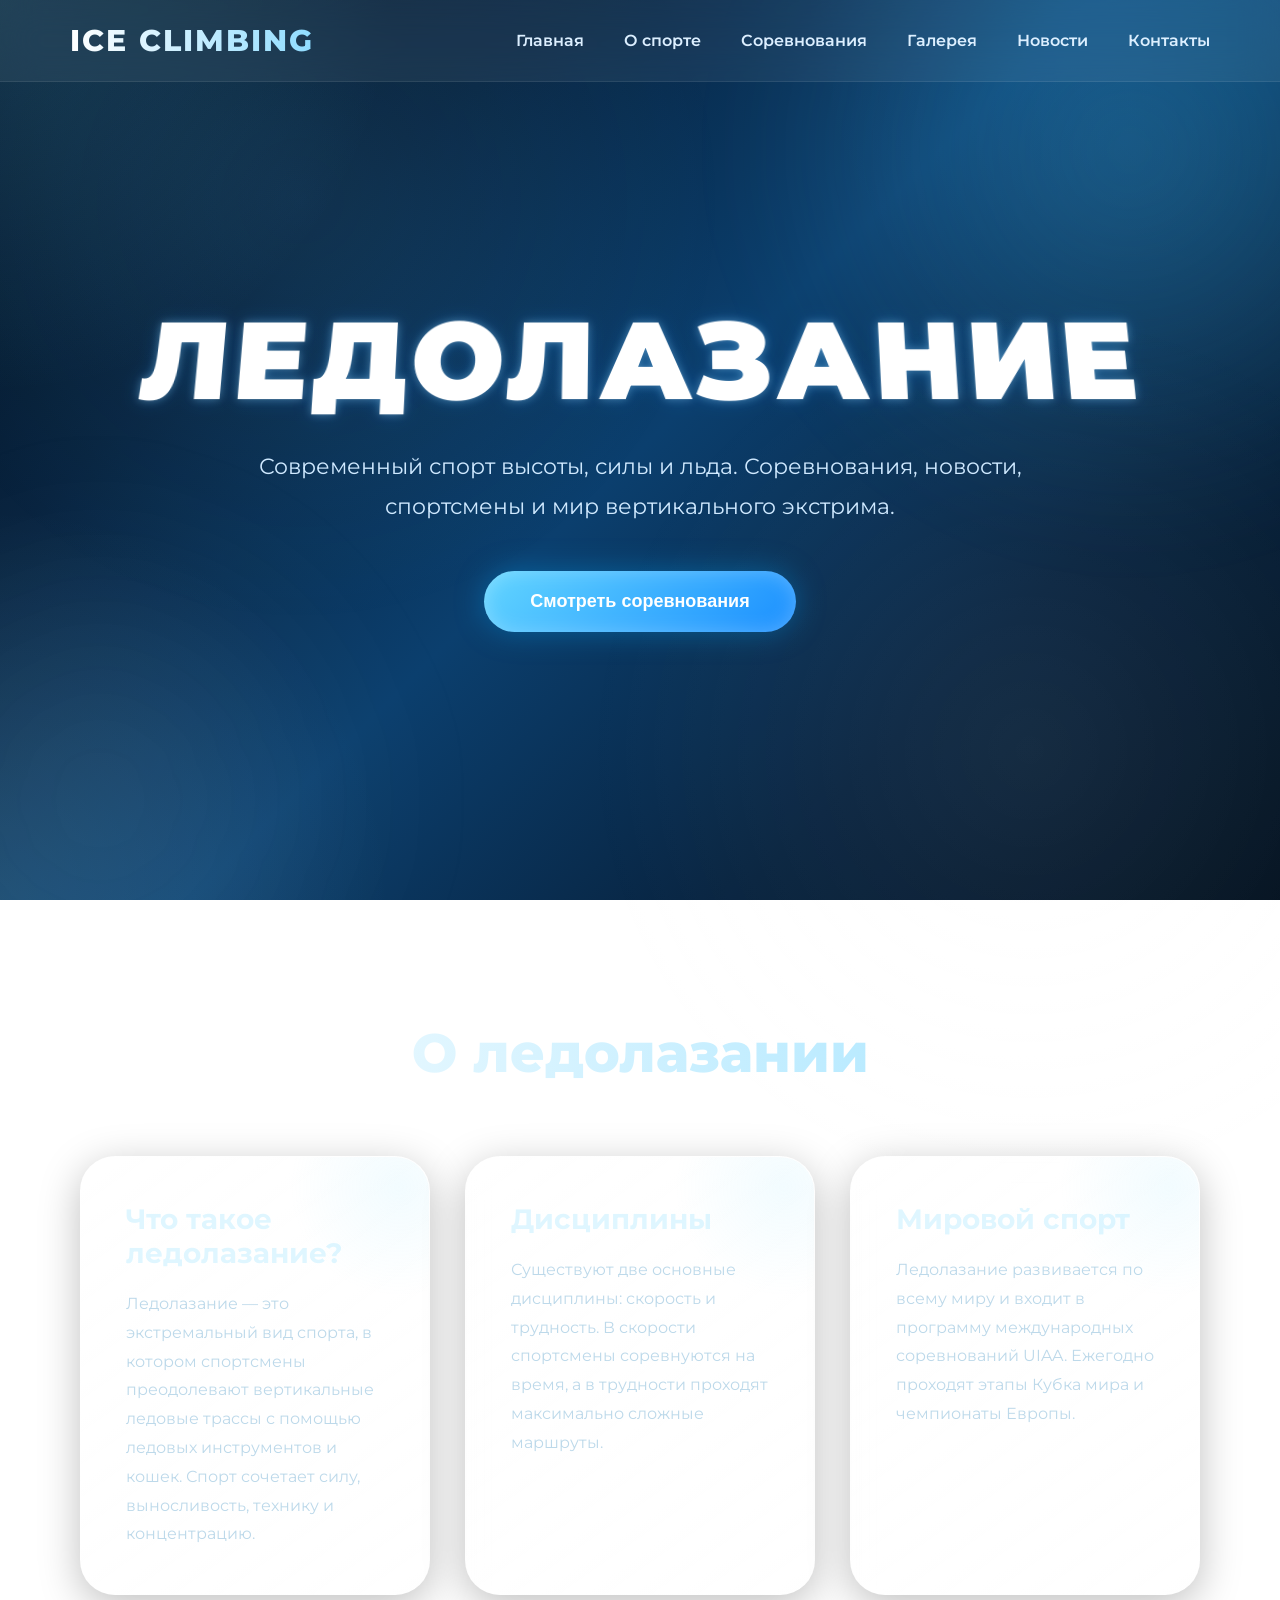
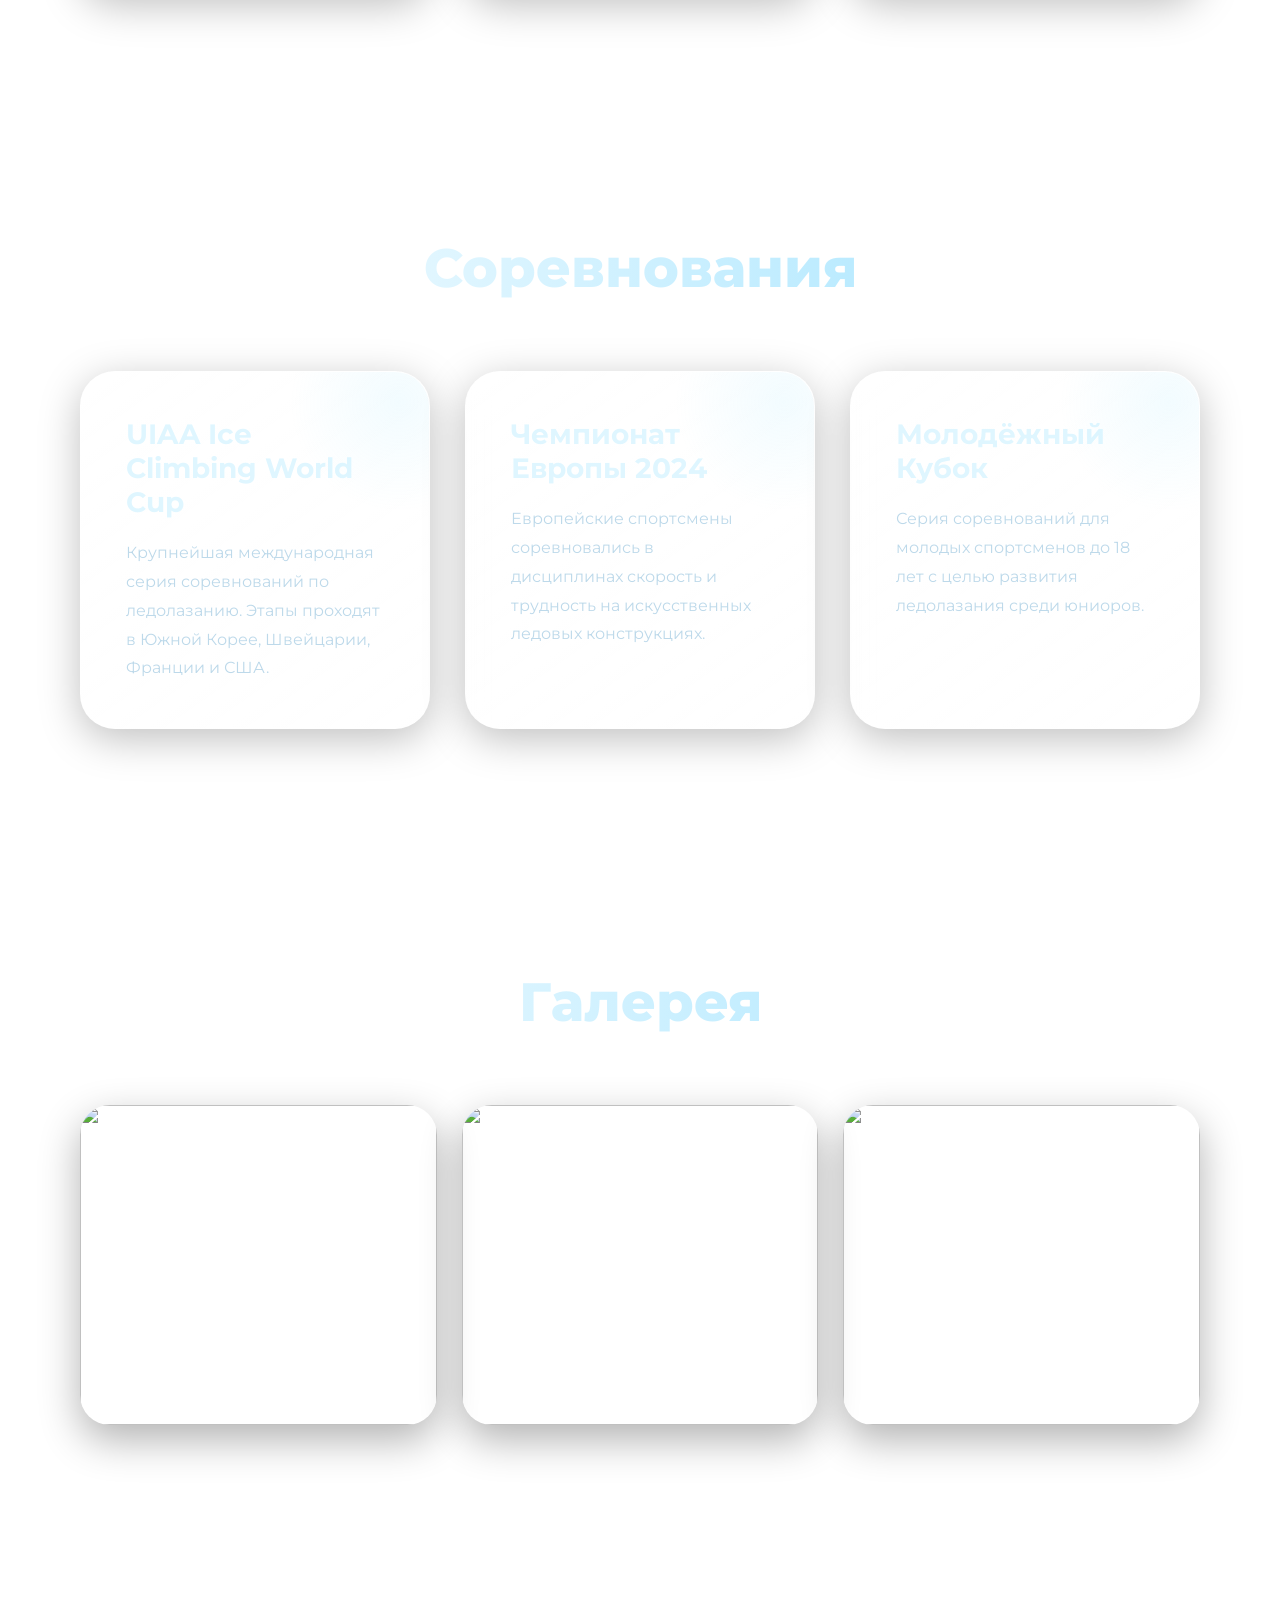
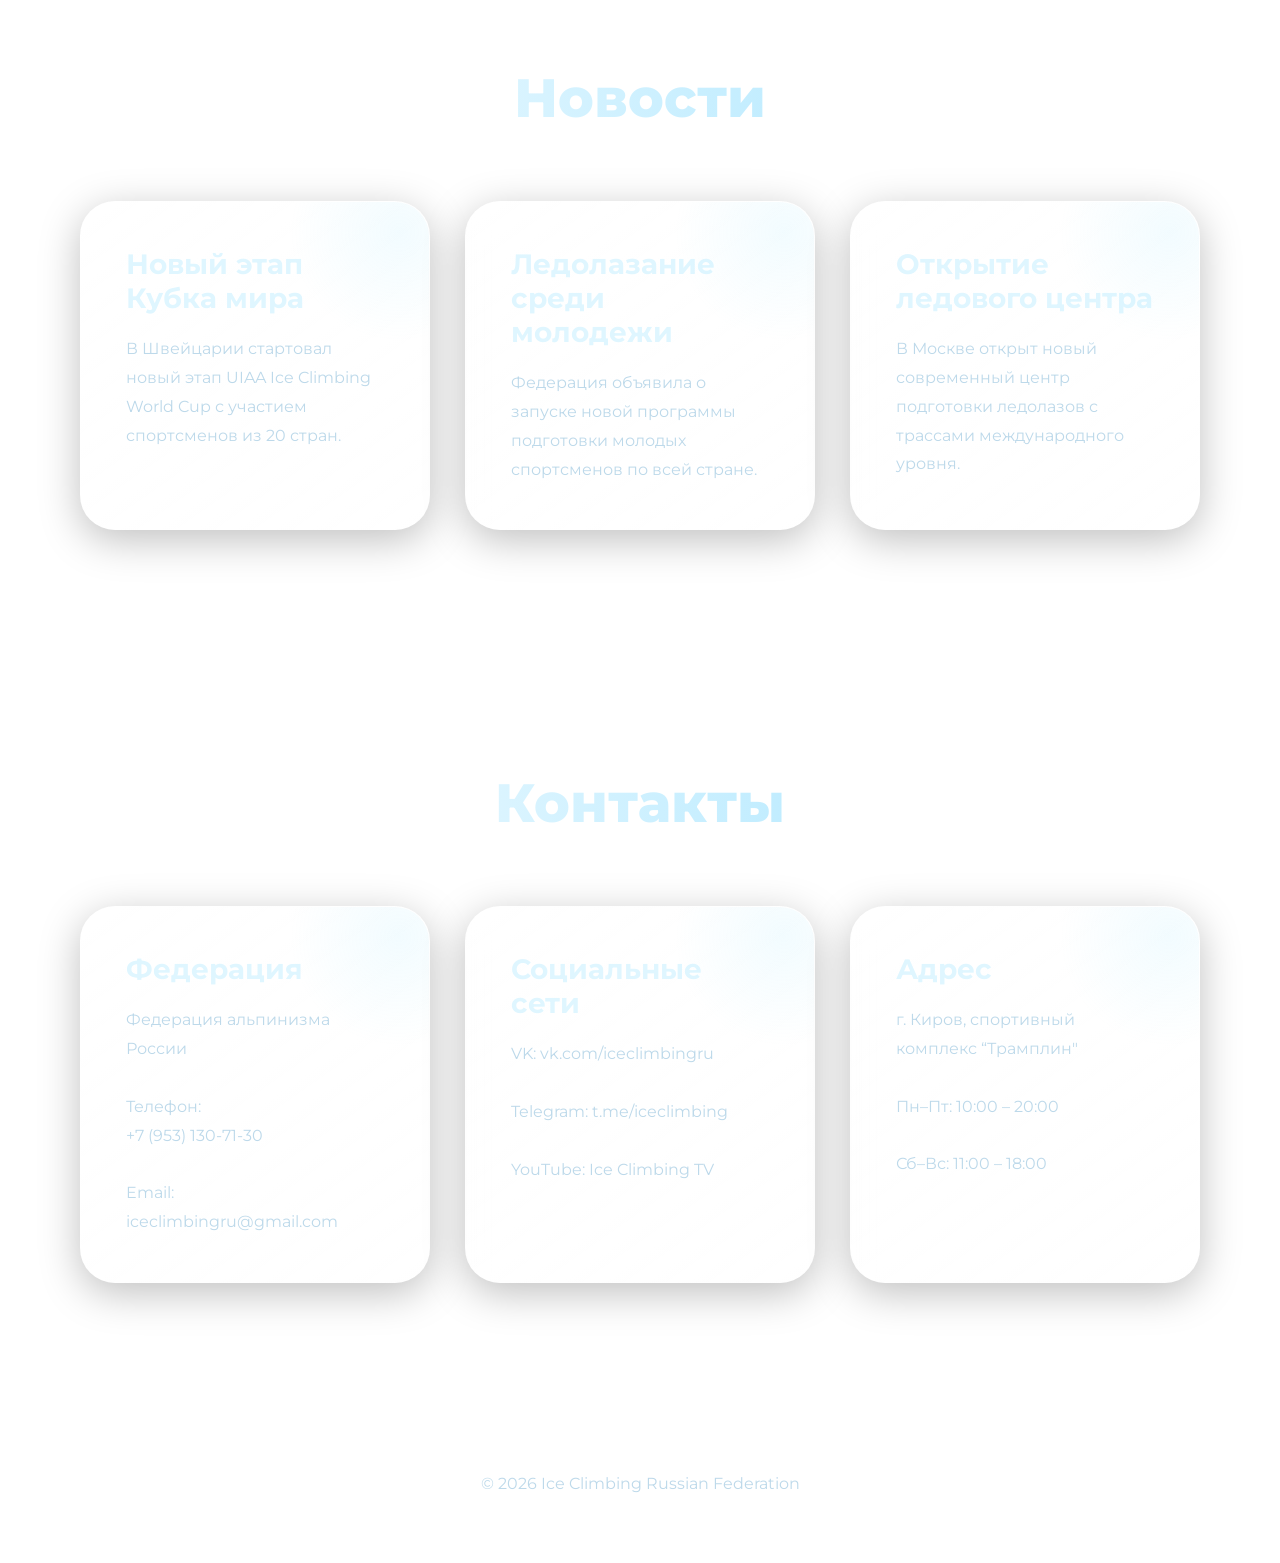
==== index.html @ 42008f2b "added hyperlink to YouTube(working)" ====
<!DOCTYPE html>
<html lang="ru">
<head>
<meta charset="UTF-8">
<meta name="viewport" content="width=device-width, initial-scale=1.0">

<title>Ледолазание</title>

<link rel="preconnect" href="https://fonts.googleapis.com">
<link href="https://fonts.googleapis.com/css2?family=Montserrat:wght@300;400;500;600;700;800&display=swap" rel="stylesheet">

<style>

*{
    margin:0;
    padding:0;
    box-sizing:border-box;
}

html{
    scroll-behavior:smooth;
}

body{
    font-family:'Montserrat',sans-serif;
    color:white;
    overflow-x:hidden;
    background:
    radial-gradient(circle at top left,#58c6ff33,transparent 25%),
    radial-gradient(circle at top right,#00a2ff22,transparent 30%),
    radial-gradient(circle at bottom left,#80dfff22,transparent 25%),
    linear-gradient(
        135deg,
        #03111f 0%,
        #08233f 25%,
        #0b3f6e 50%,
        #08233f 75%,
        #03111f 100%
    );

    background-attachment:fixed;
}

/* ===== GLOBAL LIGHT EFFECT ===== */

body::before{
    content:'';
    position:fixed;
    width:1200px;
    height:1200px;
    background:radial-gradient(circle,#69d2ff18,transparent 50%);
    top:-400px;
    left:-300px;
    z-index:-1;
}

body::after{
    content:'';
    position:fixed;
    width:900px;
    height:900px;
    background:radial-gradient(circle,#ffffff10,transparent 70%);
    bottom:-300px;
    right:-200px;
    z-index:-1;
}

/* ===== HEADER ===== */

header{
    position:fixed;
    top:0;
    left:0;
    width:100%;
    padding:22px 70px;
    display:flex;
    justify-content:space-between;
    align-items:center;

    background:rgba(255,255,255,0.06);

    backdrop-filter:blur(18px);

    border-bottom:1px solid rgba(255,255,255,0.08);

    z-index:1000;
}

.logo{
    font-size:30px;
    font-weight:800;
    letter-spacing:2px;

    background:linear-gradient(to right,#ffffff,#8fdcff);
    -webkit-background-clip:text;
    -webkit-text-fill-color:transparent;
}

nav{
    display:flex;
    gap:40px;
}

nav a{
    text-decoration:none;
    color:#dcefff;
    font-weight:600;
    position:relative;
    transition:0.3s;
}

nav a::after{
    content:'';
    position:absolute;
    left:0;
    bottom:-8px;
    width:0%;
    height:2px;

    background:#66d9ff;
    transition:0.3s;
}

nav a:hover{
    color:white;
}

nav a:hover::after{
    width:100%;
}

/* ===== HERO ===== */

.hero{
    min-height:100vh;

    display:flex;
    align-items:center;
    justify-content:center;

    text-align:center;

    padding:140px 20px 100px;

    position:relative;
    overflow:hidden;
}

/* ICE LIGHTS */

.hero::before{
    content:'';
    position:absolute;

    width:800px;
    height:800px;

    background:
    radial-gradient(circle,#5fd2ff33,transparent 70%);

    top:-250px;
    right:-250px;

    filter:blur(40px);
}

.hero::after{
    content:'';
    position:absolute;

    width:700px;
    height:700px;

    background:
    radial-gradient(circle,#ffffff10,transparent 70%);

    bottom:-250px;
    left:-250px;

    filter:blur(50px);
}

.hero-content{
    position:relative;
    z-index:2;
    max-width:1100px;
}

.hero h1{

    font-size:110px;
    line-height:0.95;
    margin-bottom:35px;

    font-weight:900;

    letter-spacing:4px;

    color:white;

    text-shadow:
    0 0 8px rgba(180,230,255,0.35),
    0 0 18px rgba(0,140,255,0.25);

}

/* 3D ICE TEXT */

.hero h1 span{
    display:block;

    transform:
    perspective(500px)
    rotateX(6deg);

}

.hero p{
    font-size:22px;
    line-height:1.8;

    color:  #cfe9ff;

    max-width:850px;
    margin:auto auto 45px;
}

.hero button{

    padding:20px 46px;

    border:none;
    border-radius:60px;

    font-size:18px;
    font-weight:700;

    color:white;

    cursor:pointer;

    background:
    linear-gradient(
        135deg,
        #62d5ff,
        #1b8fff
    );

    box-shadow:
    0 0 30px rgba(0,170,255,0.35),
    inset 0 0 20px rgba(255,255,255,0.25);

    transition:0.4s;
}

.hero button:hover{

    transform:
    translateY(-5px)
    scale(1.03);

    box-shadow:
    0 0 45px rgba(0,180,255,0.55),
    inset 0 0 25px rgba(255,255,255,0.3);
}

/* ===== SECTION ===== */

section{
    padding:120px 80px;
    position:relative;
}

.section-title{

    text-align:center;

    font-size:54px;
    margin-bottom:70px;

    font-weight:800;

    background:
    linear-gradient(to right,#ffffff,#9de2ff);

    -webkit-background-clip:text;
    -webkit-text-fill-color:transparent;
}

/* ===== CARDS ===== */

.cards{

    display:grid;

    grid-template-columns:
    repeat(auto-fit,minmax(300px,1fr));

    gap:35px;
}

.card{

    position:relative;

    padding:45px;

    border-radius:35px;

    background:
    linear-gradient(
        145deg,
        rgba(255,255,255,0.12),
        rgba(255,255,255,0.04)
    );

    backdrop-filter:blur(20px);

    border:
    1px solid rgba(255,255,255,0.12);

    overflow:hidden;

    transition:0.45s;

    box-shadow:
    0 10px 40px rgba(0,0,0,0.25);
}

/* ICE REFLECTION */

.card::before{
    content:'';

    position:absolute;

    width:220px;
    height:220px;

    background:
    radial-gradient(circle,#9fe7ff22,transparent 70%);

    top:-80px;
    right:-80px;
}

.card:hover{

    transform:
    translateY(-12px)
    rotateX(4deg);

    box-shadow:
    0 25px 50px rgba(0,0,0,0.35),
    0 0 35px rgba(80,200,255,0.18);
}

.card h3{

    font-size:28px;
    margin-bottom:20px;

    color:#dff6ff;
}

.card p{

    color:#bdd9ea;

    line-height:1.8;
}

/* ===== GALLERY ===== */

.gallery{

    display:grid;

    grid-template-columns:
    repeat(auto-fit,minmax(320px,1fr));

    gap:25px;
}

.gallery img{

    width:100%;
    height:320px;

    object-fit:cover;

    border-radius:30px;

    transition:0.5s;

    box-shadow:
    0 15px 40px rgba(0,0,0,0.3);
}

.gallery img:hover{

    transform:
    scale(1.03)
    rotate(-1deg);

    box-shadow:
    0 20px 60px rgba(0,140,255,0.35);
}

/* ===== FOOTER ===== */

footer{

    padding:70px 20px;

    text-align:center;

    color:#bdd9ea;

    border-top:
    1px solid rgba(255,255,255,0.08);

    background:
    rgba(255,255,255,0.03);

    backdrop-filter:blur(20px);
}

/* ===== MOBILE ===== */

@media(max-width:900px){

    header{
        padding:20px;
        flex-direction:column;
        gap:20px;
    }

    nav{
        flex-wrap:wrap;
        justify-content:center;
        gap:20px;
    }

    .hero h1{
        font-size:62px;
    }

    .section-title{
        font-size:42px;
    }

    section{
        padding:90px 25px;
    }

}

</style>
</head>
<body>

<header>

<div class="logo">
ICE CLIMBING
</div>

<nav>
<a href="#home">Главная</a>
<a href="#about">О спорте</a>
<a href="#events">Соревнования</a>
<a href="#gallery">Галерея</a>
<a href="#news">Новости</a>
<a href="#contacts">Контакты</a>
</nav>

</header>

<section class="hero" id="home">

<div class="hero-content">

<h1>
<span>ЛЕДОЛАЗАНИЕ</span>
</h1>

<p>
Современный спорт высоты, силы и льда.  
Соревнования, новости, спортсмены и мир вертикального экстрима.
</p>

<a href="https://www.youtube.com/@IceClimbingRu" target="_blank">
    <button>
        Смотреть соревнования
    </button>
</a>

</div>

</section>

<section class="reveal" id="about">

<h2 class="section-title">
О ледолазании
</h2>

<div class="cards">

<div class="card">
<h3>Что такое ледолазание?</h3>
<p>
Ледолазание — это экстремальный вид спорта, в котором спортсмены преодолевают вертикальные ледовые трассы с помощью ледовых инструментов и кошек. Спорт сочетает силу, выносливость, технику и концентрацию.
</p>
</div>

<div class="card">
<h3>Дисциплины</h3>
<p>
Существуют две основные дисциплины: скорость и трудность. В скорости спортсмены соревнуются на время, а в трудности проходят максимально сложные маршруты.
</p>
</div>

<div class="card">
<h3>Мировой спорт</h3>
<p>
Ледолазание развивается по всему миру и входит в программу международных соревнований UIAA. Ежегодно проходят этапы Кубка мира и чемпионаты Европы.
</p>
</div>

</div>

</section>

<section class="reveal" id="events">

<h2 class="section-title">
Соревнования
</h2>

<div class="cards">

<div class="card">
<h3>UIAA Ice Climbing World Cup</h3>
<p>
Крупнейшая международная серия соревнований по ледолазанию. Этапы проходят в Южной Корее, Швейцарии, Франции и США.
</p>
</div>

<div class="card">
<h3>Чемпионат Европы 2024</h3>
<p>
Европейские спортсмены соревновались в дисциплинах скорость и трудность на искусственных ледовых конструкциях.
</p>
</div>

<div class="card">
<h3>Молодёжный Кубок</h3>
<p>
Серия соревнований для молодых спортсменов до 18 лет с целью развития ледолазания среди юниоров.
</p>
</div>

</div>

</section>

<section class="reveal" id="gallery">

<h2 class="section-title">
Галерея
</h2>

<div class="gallery">

<img src="https://images.unsplash.com/photo-1517841905240-472988babdf9?q=80&w=1200&auto=format&fit=crop">

<img src="https://images.unsplash.com/photo-1522163182402-834f871fd851?q=80&w=1200&auto=format&fit=crop">

<img src="https://images.unsplash.com/photo-1516239324214-58c0d3dc9c3d?q=80&w=1200&auto=format&fit=crop">

</div>

</section>

<section class="reveal" id="news">

<h2 class="section-title">
Новости
</h2>

<div class="cards">

<div class="card">
<h3>Новый этап Кубка мира</h3>
<p>
В Швейцарии стартовал новый этап UIAA Ice Climbing World Cup с участием спортсменов из 20 стран.
</p>
</div>

<div class="card">
<h3>Ледолазание среди молодежи</h3>
<p>
Федерация объявила о запуске новой программы подготовки молодых спортсменов по всей стране.
</p>
</div>

<div class="card">
<h3>Открытие ледового центра</h3>
<p>
В Москве открыт новый современный центр подготовки ледолазов с трассами международного уровня.
</p>
</div>

</div>

</section>

<section class="reveal" id="contacts">

<h2 class="section-title">
Контакты
</h2>

<div class="cards">

<div class="card">
<h3>Федерация</h3>
<p>
Федерация альпинизма России<br><br>

Телефон:<br>
+7 (953) 130-71-30<br><br>

Email:<br>
iceclimbingru@gmail.com
</p>
</div>

<div class="card">
<h3>Социальные сети</h3>
<p>
VK: vk.com/iceclimbingru<br><br>

Telegram: t.me/iceclimbing<br><br>

YouTube: Ice Climbing TV
</p>
</div>

<div class="card">
<h3>Адрес</h3>
<p>
г. Киров, спортивный комплекс “Трамплин"<br><br>

Пн–Пт: 10:00 – 20:00<br><br>

Сб–Вс: 11:00 – 18:00
</p>
</div>

</div>

</section>

<footer>

<p>
© 2026 Ice Climbing Russian Federation
</p>

</footer>

</body>
</html>
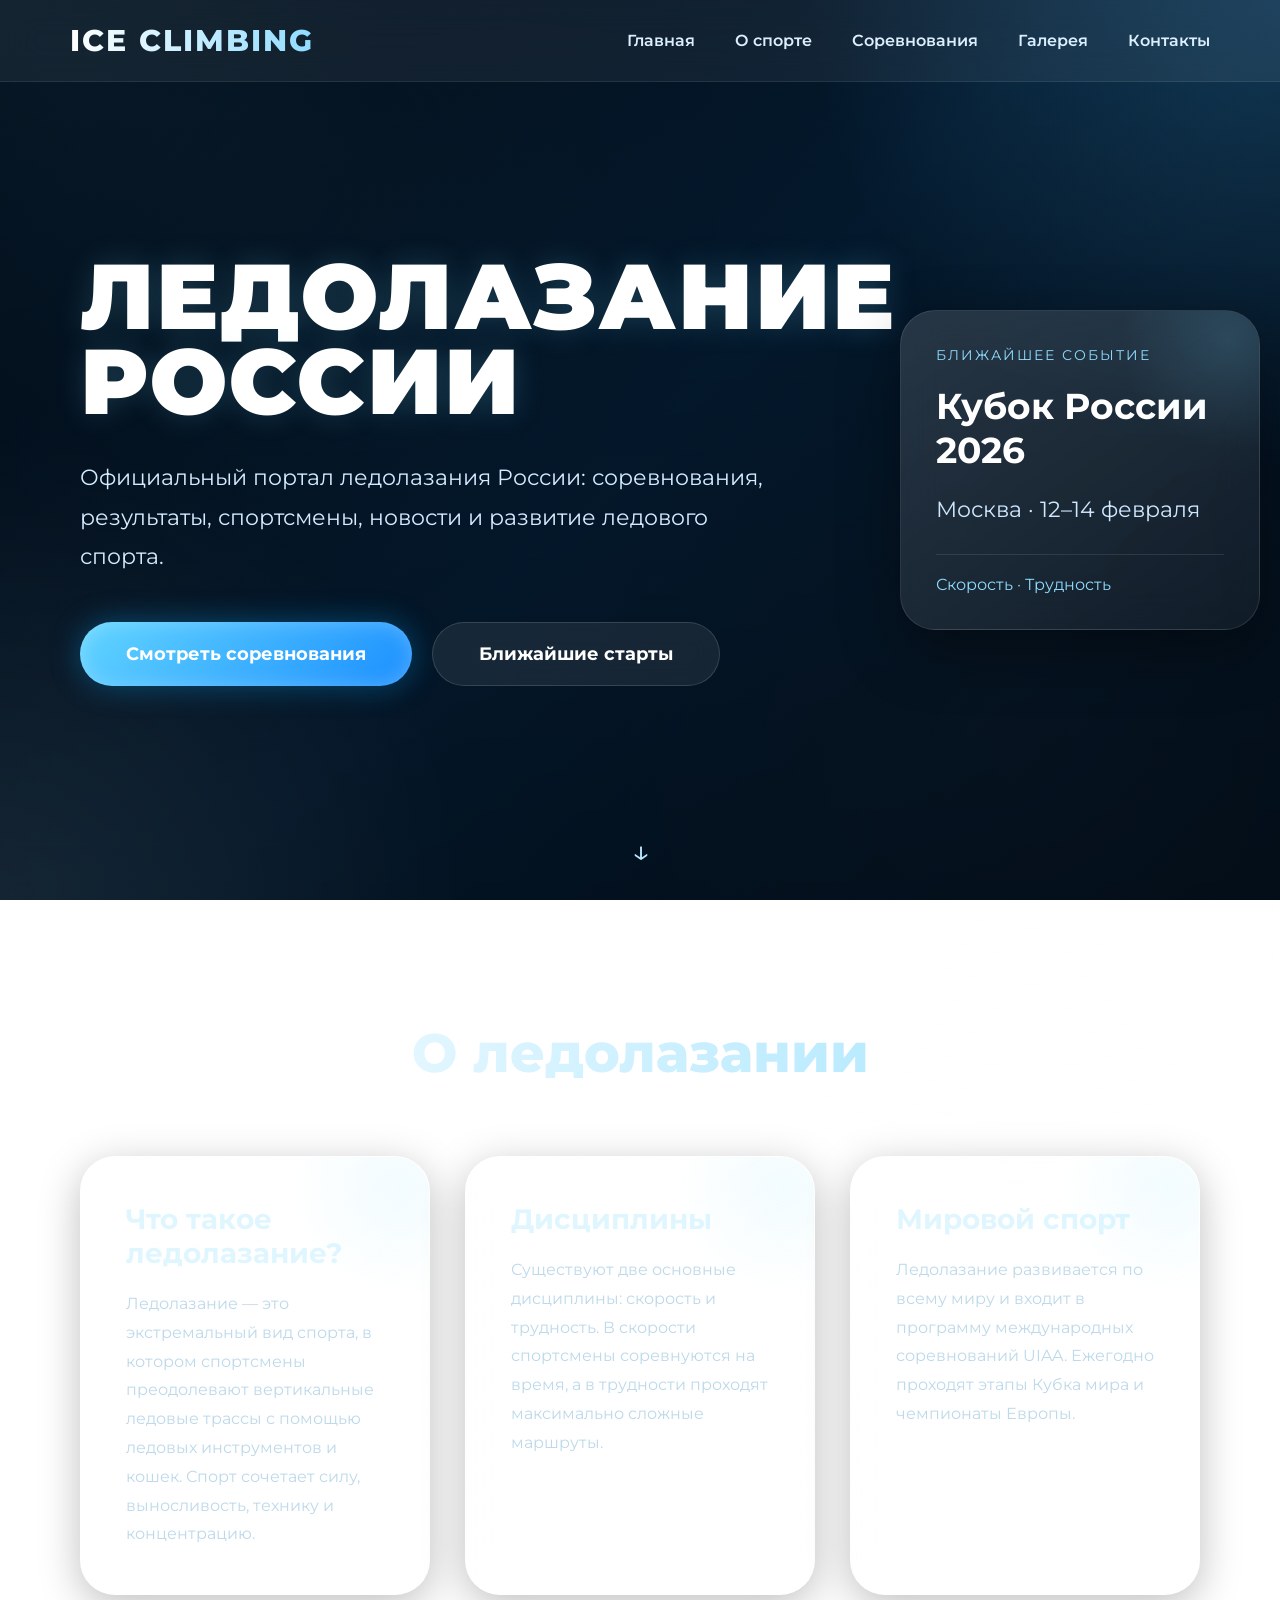
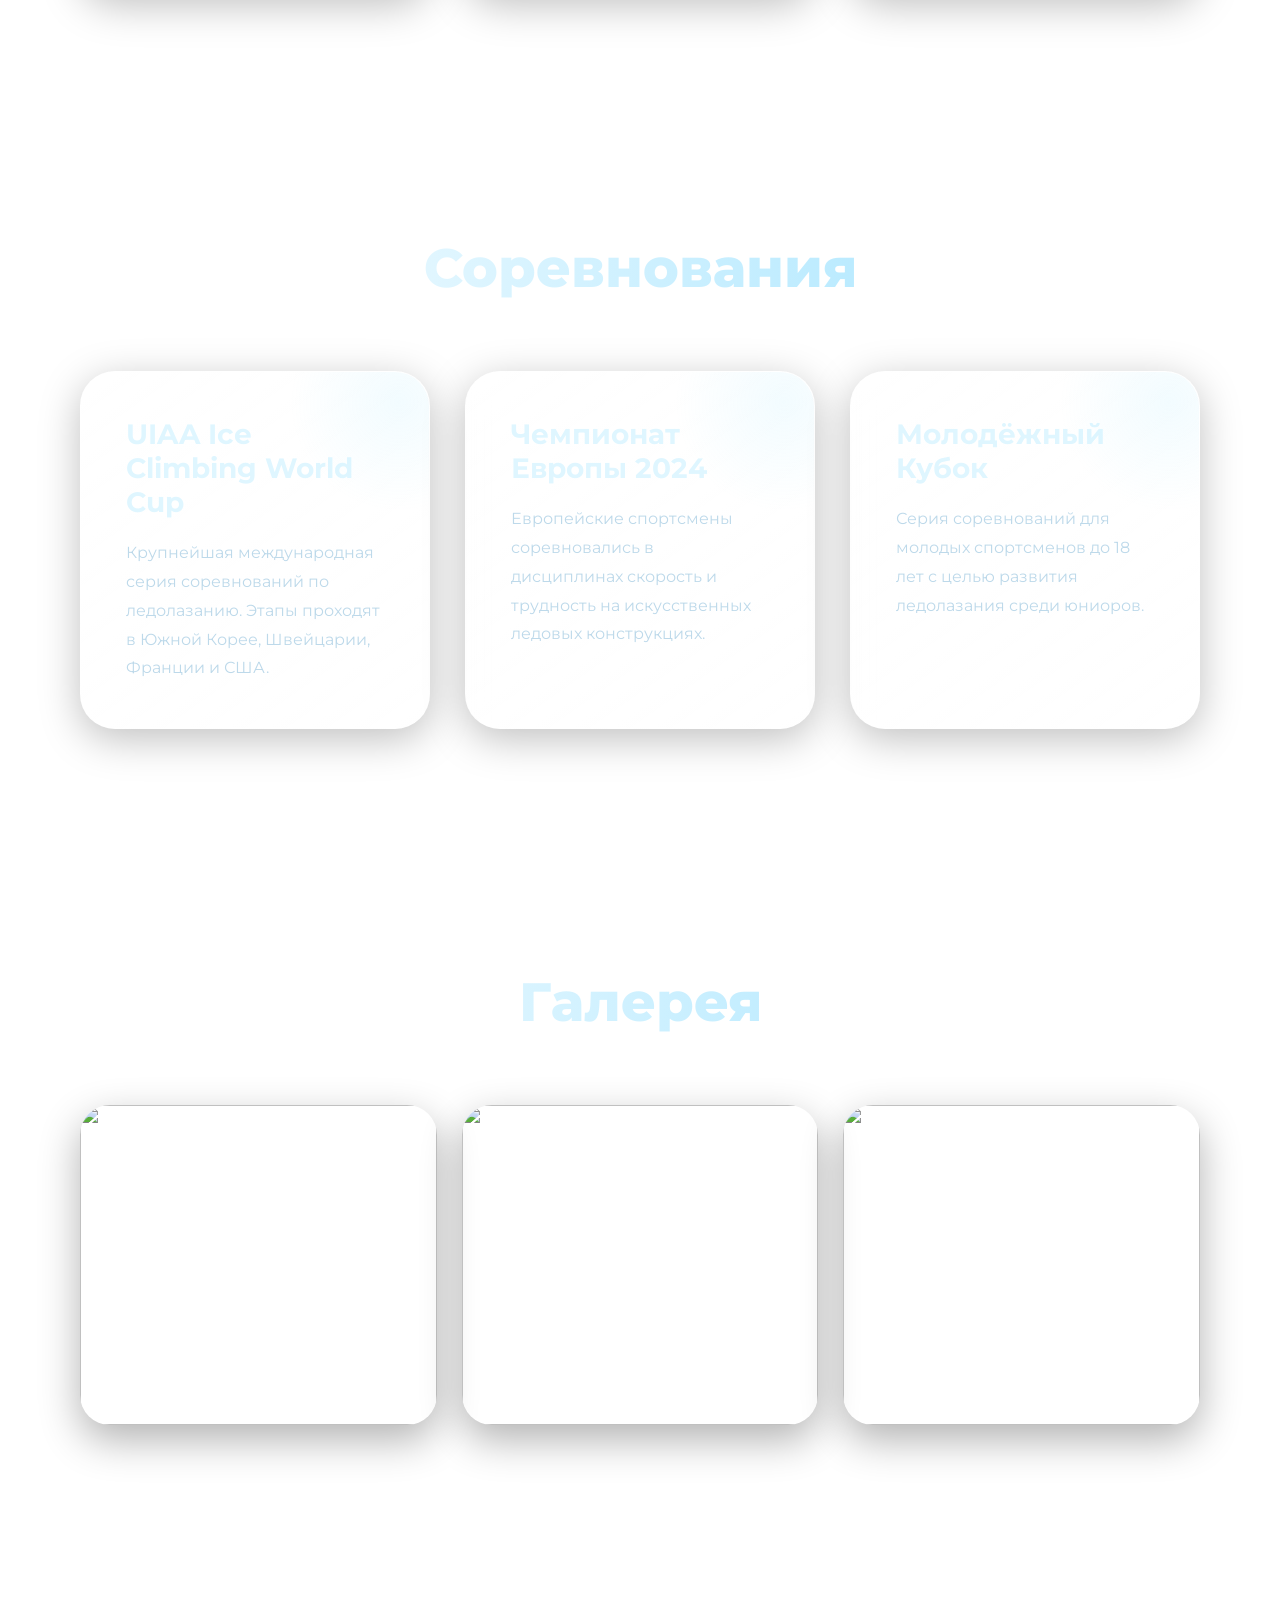
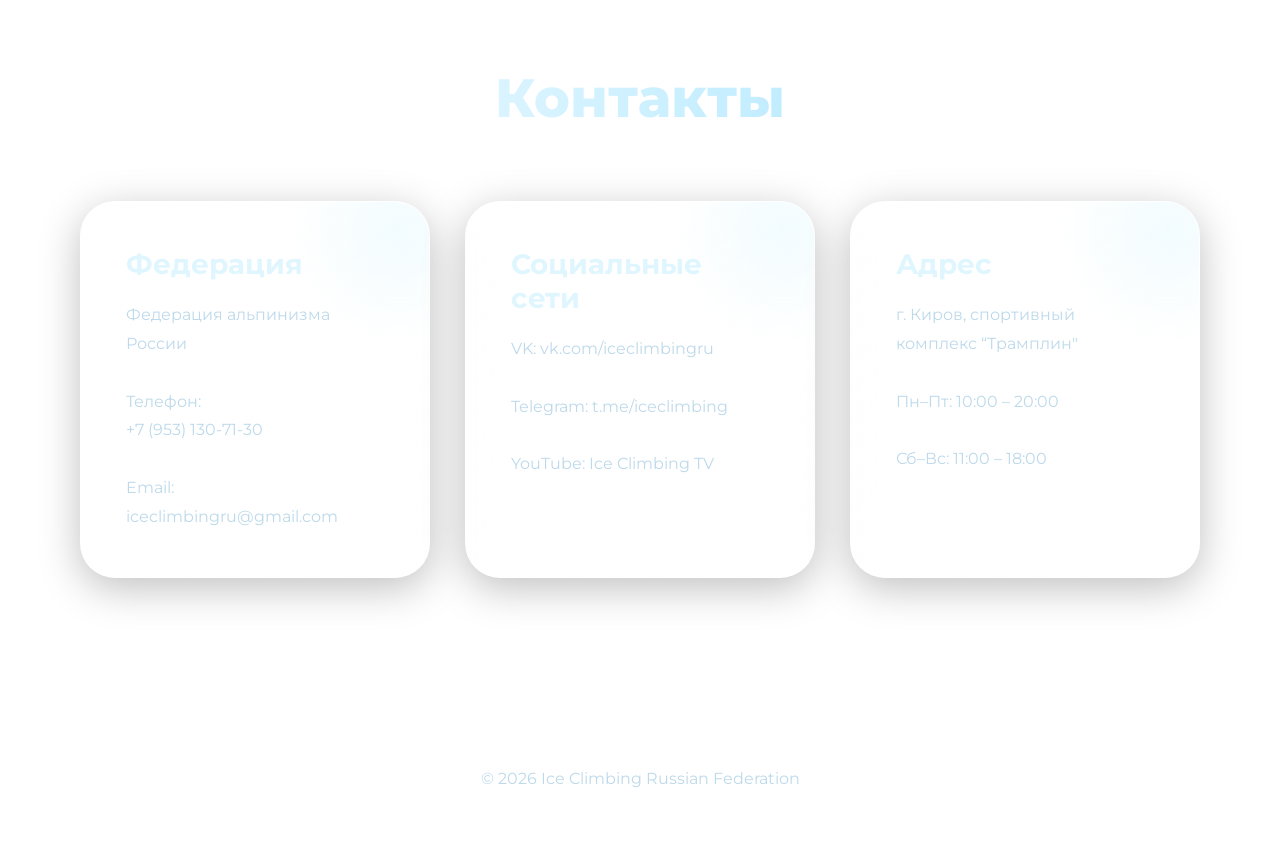
==== commit 93bf9113: "updated hero" ====
--- a/index.html
+++ b/index.html
@@ -131,113 +131,145 @@
 
 /* ===== HERO ===== */
 
+/* ===== MEGA HERO ===== */
+
 .hero{
+
+    position:relative;
+
     min-height:100vh;
 
     display:flex;
     align-items:center;
     justify-content:center;
 
-    text-align:center;
-
-    padding:140px 20px 100px;
-
-    position:relative;
+    padding:
+    140px 80px 100px;
+
     overflow:hidden;
-}
-
-/* ICE LIGHTS */
-
-.hero::before{
-    content:'';
+
+    background:
+
+    linear-gradient(
+        rgba(2,12,22,0.72),
+        rgba(2,12,22,0.82)
+    ),
+
+    url('https://images.unsplash.com/photo-1522163182402-834f871fd851?q=80&w=1800&auto=format&fit=crop');
+
+    background-size:cover;
+    background-position:center;
+}
+
+/* OVERLAY */
+
+.hero-overlay{
+
     position:absolute;
-
-    width:800px;
-    height:800px;
-
-    background:
-    radial-gradient(circle,#5fd2ff33,transparent 70%);
-
-    top:-250px;
-    right:-250px;
-
-    filter:blur(40px);
-}
-
-.hero::after{
-    content:'';
-    position:absolute;
-
-    width:700px;
-    height:700px;
-
-    background:
-    radial-gradient(circle,#ffffff10,transparent 70%);
-
-    bottom:-250px;
-    left:-250px;
-
-    filter:blur(50px);
-}
+    inset:0;
+
+    background:
+
+    radial-gradient(
+        circle at top right,
+        rgba(80,190,255,0.18),
+        transparent 30%
+    ),
+
+    radial-gradient(
+        circle at bottom left,
+        rgba(255,255,255,0.06),
+        transparent 30%
+    );
+}
+
+/* CONTENT */
 
 .hero-content{
+
     position:relative;
     z-index:2;
-    max-width:1100px;
+
+    width:100%;
+    max-width:1400px;
+
+    display:grid;
+
+    grid-template-columns:
+    1.2fr 0.8fr;
+
+    align-items:center;
+
+    gap:60px;
+}
+
+/* LEFT SIDE */
+
+.hero-left{
+
+    max-width:760px;
 }
 
 .hero h1{
 
-    font-size:110px;
-    line-height:0.95;
+    font-size:92px;
+    line-height:0.92;
+
+    font-weight:900;
+
     margin-bottom:35px;
 
-    font-weight:900;
-
-    letter-spacing:4px;
+    letter-spacing:2px;
 
     color:white;
 
     text-shadow:
-    0 0 8px rgba(180,230,255,0.35),
-    0 0 18px rgba(0,140,255,0.25);
-
-}
-
-/* 3D ICE TEXT */
-
-.hero h1 span{
-    display:block;
-
-    transform:
-    perspective(500px)
-    rotateX(6deg);
-
+    0 0 30px rgba(120,220,255,0.18);
 }
 
 .hero p{
+
     font-size:22px;
     line-height:1.8;
 
-    color:  #cfe9ff;
-
-    max-width:850px;
-    margin:auto auto 45px;
-}
-
-.hero button{
+    color:#d5ebff;
+
+    margin-bottom:45px;
+
+    max-width:700px;
+}
+
+/* BUTTONS */
+
+.hero-buttons{
+
+    display:flex;
+    gap:20px;
+    flex-wrap:wrap;
+}
+
+.hero-buttons a{
 
     padding:20px 46px;
 
-    border:none;
     border-radius:60px;
 
     font-size:18px;
     font-weight:700;
 
     color:white;
-
-    cursor:pointer;
+    text-decoration:none;
+
+    transition:0.4s;
+
+    display:inline-flex;
+    align-items:center;
+    justify-content:center;
+}
+
+/* MAIN BUTTON */
+
+.hero-buttons a:first-child{
 
     background:
     linear-gradient(
@@ -249,11 +281,9 @@
     box-shadow:
     0 0 30px rgba(0,170,255,0.35),
     inset 0 0 20px rgba(255,255,255,0.25);
-
-    transition:0.4s;
-}
-
-.hero button:hover{
+}
+
+.hero-buttons a:first-child:hover{
 
     transform:
     translateY(-5px)
@@ -262,6 +292,153 @@
     box-shadow:
     0 0 45px rgba(0,180,255,0.55),
     inset 0 0 25px rgba(255,255,255,0.3);
+}
+
+/* SECOND BUTTON */
+
+.hero-buttons a:last-child{
+
+    background:
+    rgba(255,255,255,0.08);
+
+    border:
+    1px solid rgba(255,255,255,0.14);
+
+    backdrop-filter:blur(12px);
+}
+
+.hero-buttons a:last-child:hover{
+
+    background:
+    rgba(255,255,255,0.14);
+
+    transform:
+    translateY(-5px);
+}
+
+/* HERO CARD */
+
+.hero-card{
+
+    width:360px;
+
+    padding:35px;
+
+    border-radius:35px;
+
+    background:
+    linear-gradient(
+        145deg,
+        rgba(255,255,255,0.14),
+        rgba(255,255,255,0.05)
+    );
+
+    backdrop-filter:blur(22px);
+
+    border:
+    1px solid rgba(255,255,255,0.1);
+
+    box-shadow:
+    0 20px 60px rgba(0,0,0,0.35);
+
+    position:relative;
+
+    overflow:hidden;
+}
+
+.hero-card::before{
+
+    content:'';
+
+    position:absolute;
+
+    width:220px;
+    height:220px;
+
+    background:
+    radial-gradient(circle,#7fdcff22,transparent 70%);
+
+    top:-80px;
+    right:-80px;
+}
+
+.hero-card-label{
+
+    color:#8fdcff;
+
+    font-size:14px;
+    text-transform:uppercase;
+
+    letter-spacing:2px;
+
+    margin-bottom:20px;
+}
+
+.hero-card h3{
+
+    font-size:36px;
+
+    margin-bottom:18px;
+
+    color:white;
+}
+
+.hero-card p{
+
+    margin-bottom:25px;
+
+    color:#cfe7ff;
+}
+
+.hero-card-line{
+
+    width:100%;
+    height:1px;
+
+    background:
+    rgba(255,255,255,0.1);
+
+    margin-bottom:20px;
+}
+
+.hero-card span{
+
+    color:#8fdcff;
+}
+
+/* SCROLL INDICATOR */
+
+.scroll-indicator{
+
+    position:absolute;
+
+    bottom:30px;
+    left:50%;
+
+    transform:translateX(-50%);
+
+    font-size:32px;
+
+    color:#b8e8ff;
+
+    animation:
+    floatArrow 2s infinite;
+}
+
+@keyframes floatArrow{
+
+    0%{
+        transform:translateX(-50%) translateY(0);
+    }
+
+    50%{
+        transform:translateX(-50%) translateY(10px);
+    }
+
+    100%{
+        transform:translateX(-50%) translateY(0);
+    }
+
 }
 
 /* ===== SECTION ===== */
@@ -471,7 +648,6 @@
 <a href="#about">О спорте</a>
 <a href="#events">Соревнования</a>
 <a href="#gallery">Галерея</a>
-<a href="#news">Новости</a>
 <a href="#contacts">Контакты</a>
 </nav>
 
@@ -479,23 +655,68 @@
 
 <section class="hero" id="home">
 
+<div class="hero-overlay"></div>
+
 <div class="hero-content">
 
-<h1>
-<span>ЛЕДОЛАЗАНИЕ</span>
-</h1>
-
-<p>
-Современный спорт высоты, силы и льда.  
-Соревнования, новости, спортсмены и мир вертикального экстрима.
-</p>
-
-<a href="https://www.youtube.com/@IceClimbingRu" target="_blank">
-    <button>
-        Смотреть соревнования
-    </button>
-</a>
-
+    <div class="hero-left">
+
+        <h1>
+            ЛЕДОЛАЗАНИЕ<br>
+            РОССИИ
+        </h1>
+
+        <p>
+            Официальный портал ледолазания России:
+            соревнования, результаты, спортсмены,
+            новости и развитие ледового спорта.
+        </p>
+
+        <div class="hero-buttons">
+
+            <a href="https://youtube.com"
+               target="_blank">
+
+               Смотреть соревнования
+
+            </a>
+
+            <a href="#events">
+
+               Ближайшие старты
+
+            </a>
+
+        </div>
+
+    </div>
+
+    <div class="hero-card">
+
+        <div class="hero-card-label">
+            Ближайшее событие
+        </div>
+
+        <h3>
+            Кубок России 2026
+        </h3>
+
+        <p>
+            Москва · 12–14 февраля
+        </p>
+
+        <div class="hero-card-line"></div>
+
+        <span>
+            Скорость · Трудность
+        </span>
+
+    </div>
+
+</div>
+
+<div class="scroll-indicator">
+    ↓
 </div>
 
 </section>
@@ -584,39 +805,6 @@
 
 </section>
 
-<section class="reveal" id="news">
-
-<h2 class="section-title">
-Новости
-</h2>
-
-<div class="cards">
-
-<div class="card">
-<h3>Новый этап Кубка мира</h3>
-<p>
-В Швейцарии стартовал новый этап UIAA Ice Climbing World Cup с участием спортсменов из 20 стран.
-</p>
-</div>
-
-<div class="card">
-<h3>Ледолазание среди молодежи</h3>
-<p>
-Федерация объявила о запуске новой программы подготовки молодых спортсменов по всей стране.
-</p>
-</div>
-
-<div class="card">
-<h3>Открытие ледового центра</h3>
-<p>
-В Москве открыт новый современный центр подготовки ледолазов с трассами международного уровня.
-</p>
-</div>
-
-</div>
-
-</section>
-
 <section class="reveal" id="contacts">
 
 <h2 class="section-title">
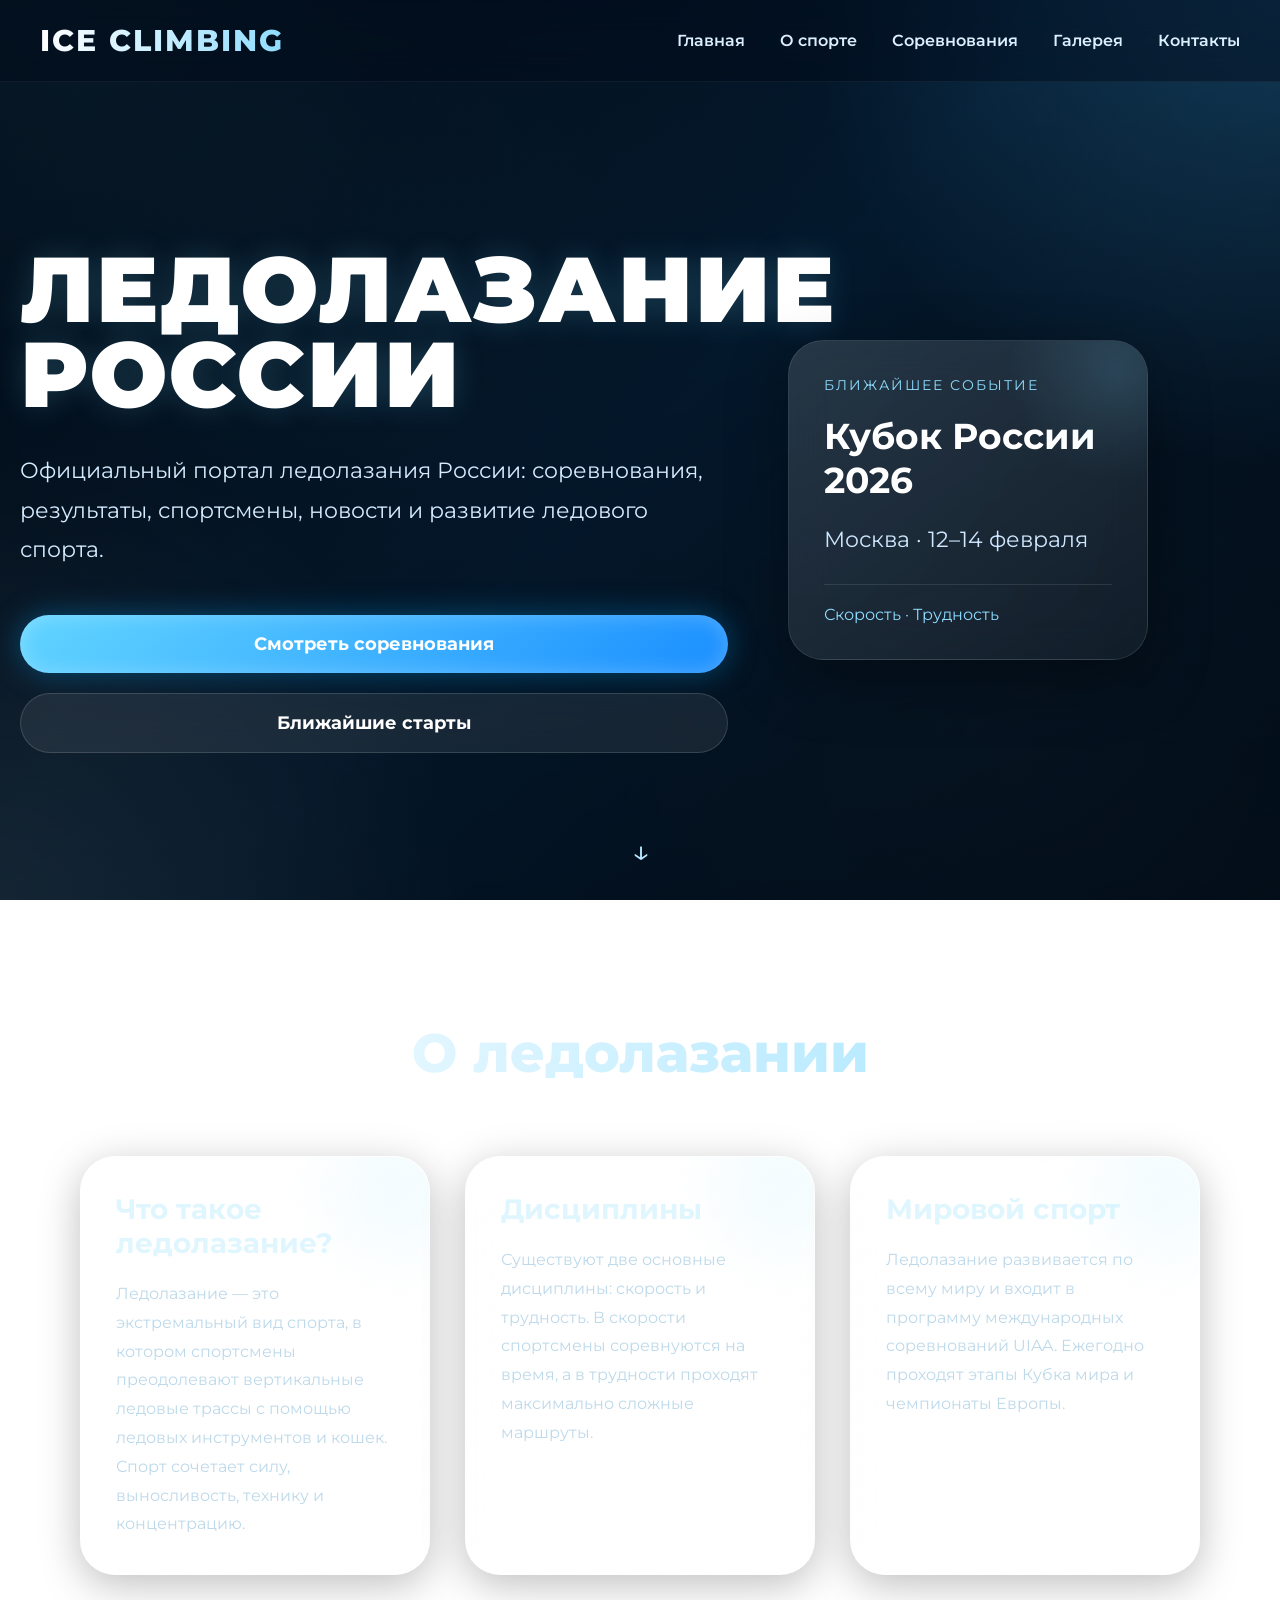
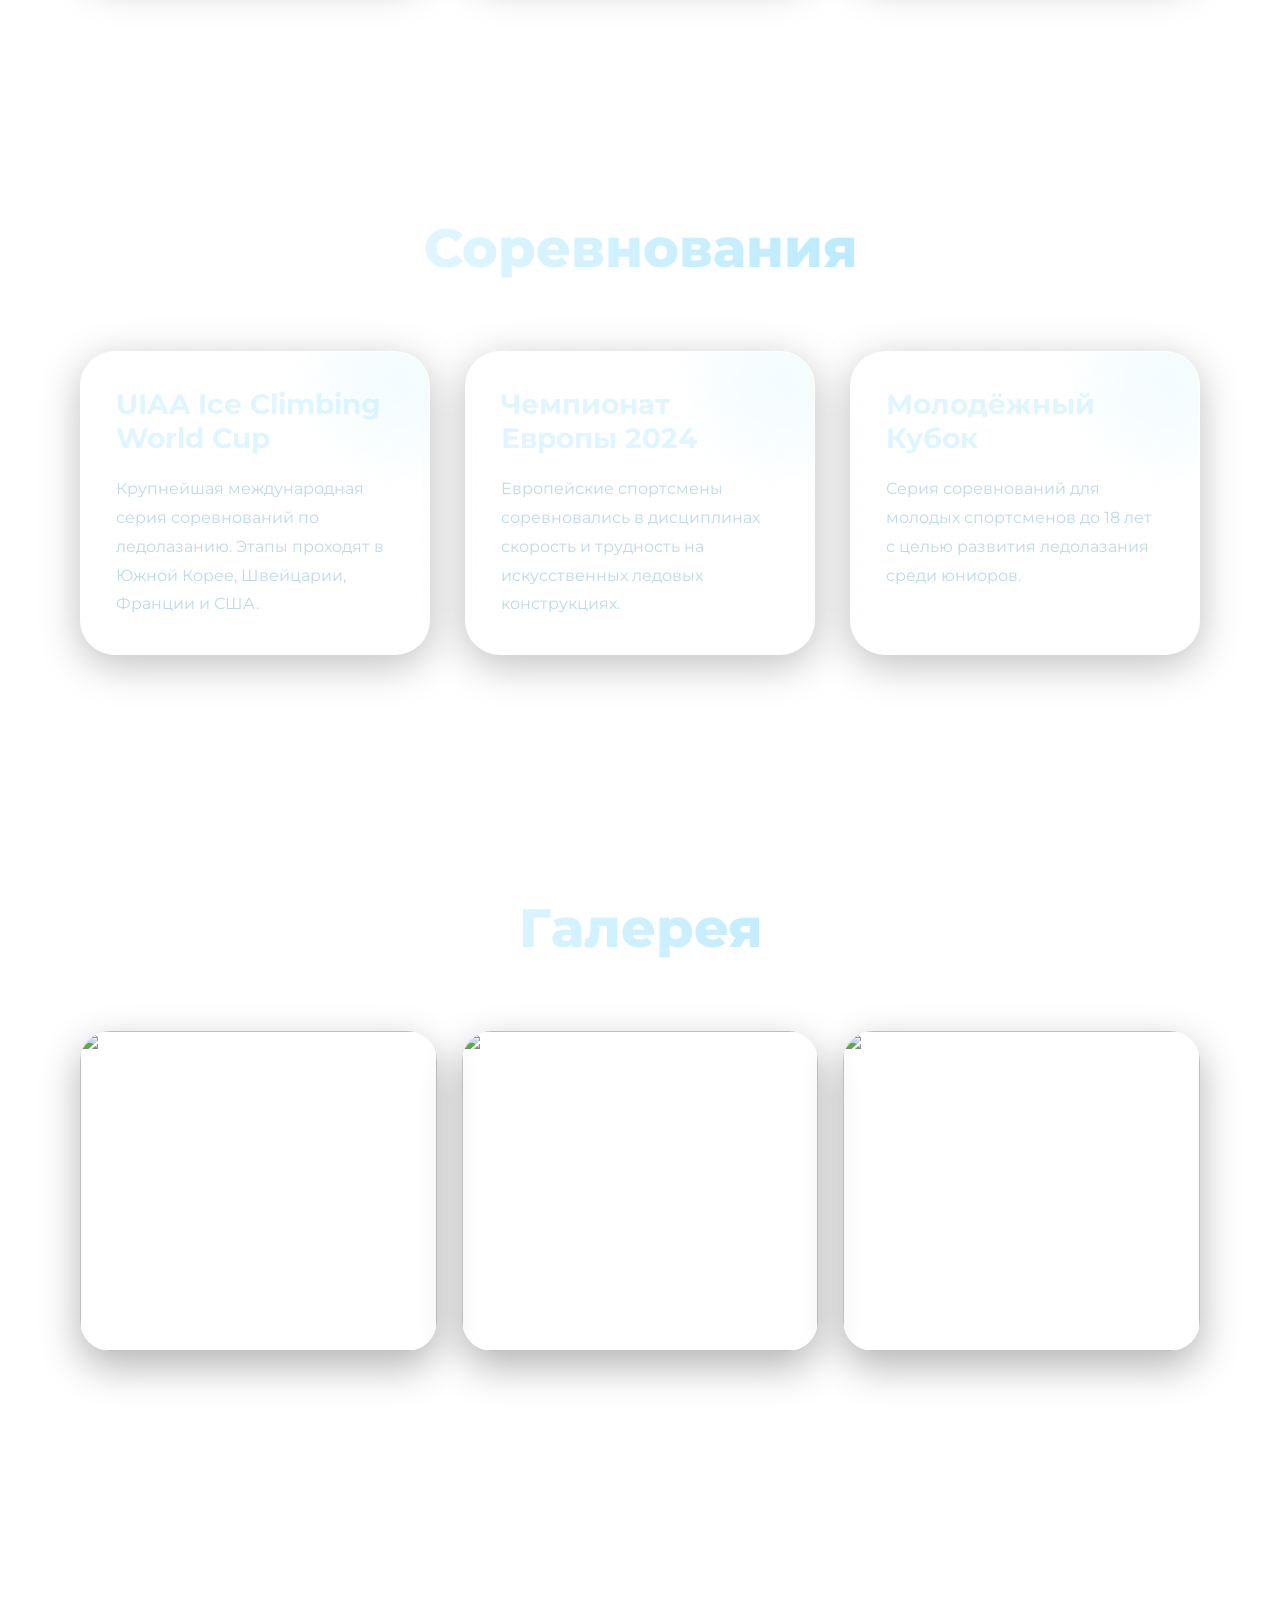
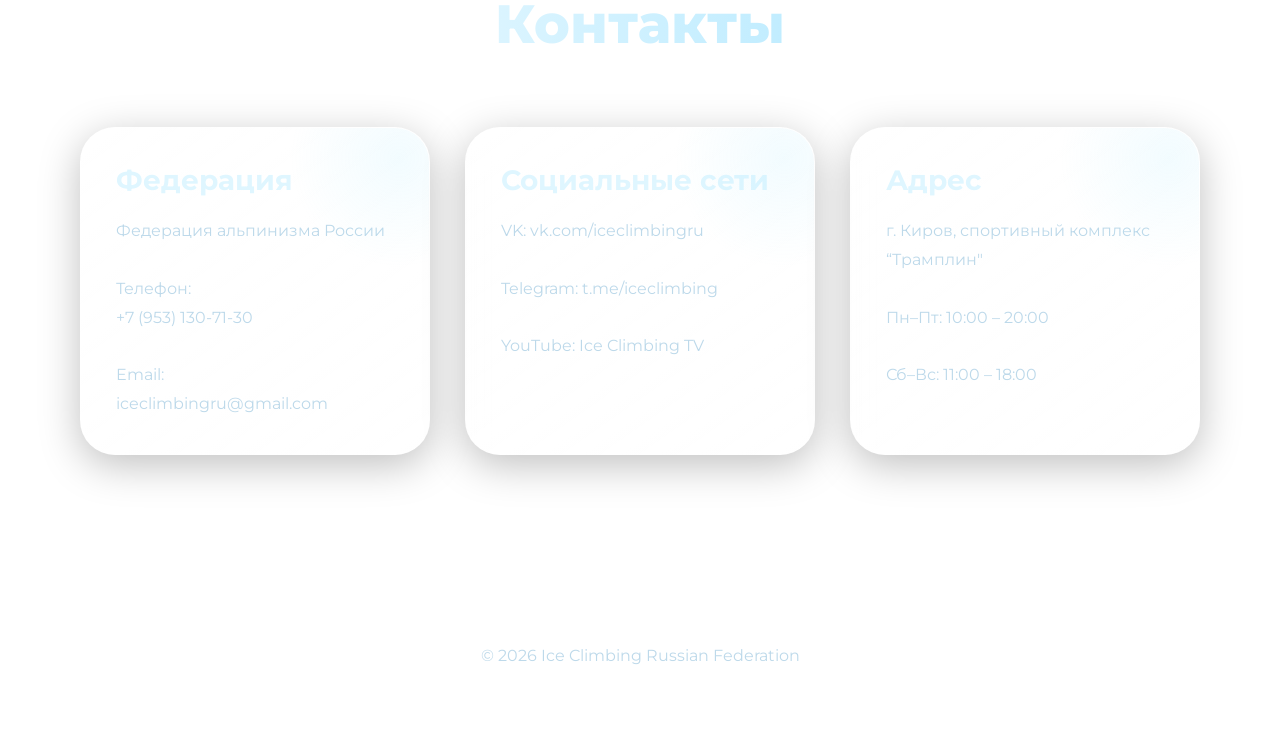
==== commit 9b316737: "phone opimization + burger menu" ====
--- a/index.html
+++ b/index.html
@@ -10,6 +10,11 @@
 <link href="https://fonts.googleapis.com/css2?family=Montserrat:wght@300;400;500;600;700;800&display=swap" rel="stylesheet">
 
 <style>
+
+*{
+
+    box-sizing:border-box;
+}
 
 *{
     margin:0;
@@ -68,22 +73,44 @@
 /* ===== HEADER ===== */
 
 header{
+
     position:fixed;
+
     top:0;
     left:0;
+
     width:100%;
-    padding:22px 70px;
+
+    padding:22px 40px;
+
     display:flex;
+
     justify-content:space-between;
+
     align-items:center;
 
-    background:rgba(255,255,255,0.06);
-
-    backdrop-filter:blur(18px);
-
-    border-bottom:1px solid rgba(255,255,255,0.08);
-
     z-index:1000;
+
+    background:
+    rgba(0,10,25,0.45);
+
+    backdrop-filter:blur(16px);
+
+    border-bottom:
+    1px solid rgba(255,255,255,0.05);
+}
+
+.burger{
+
+    display:none;
+
+    font-size:34px;
+
+    color:white;
+
+    cursor:pointer;
+
+    z-index:1001;
 }
 
 .logo{
@@ -97,8 +124,12 @@
 }
 
 nav{
+
     display:flex;
-    gap:40px;
+
+    align-items:center;
+
+    gap:35px;
 }
 
 nav a{
@@ -144,7 +175,7 @@
     justify-content:center;
 
     padding:
-    140px 80px 100px;
+    190px 20px 90px;
 
     overflow:hidden;
 
@@ -203,11 +234,17 @@
     gap:60px;
 }
 
+.hero-content > *{
+    min-width:0;
+}
+
 /* LEFT SIDE */
 
 .hero-left{
 
     max-width:760px;
+
+    min-width:0;
 }
 
 .hero h1{
@@ -250,7 +287,9 @@
 
 .hero-buttons a{
 
-    padding:20px 46px;
+    width:100%;
+
+    padding:18px 24px;
 
     border-radius:60px;
 
@@ -262,9 +301,12 @@
 
     transition:0.4s;
 
-    display:inline-flex;
+    display:flex;
+
     align-items:center;
     justify-content:center;
+
+    text-align:center;
 }
 
 /* MAIN BUTTON */
@@ -320,7 +362,11 @@
 
 .hero-card{
 
-    width:360px;
+    width:100%;
+
+    max-width:360px;
+    
+    min-width:0;
 
     padding:35px;
 
@@ -344,6 +390,7 @@
     position:relative;
 
     overflow:hidden;
+
 }
 
 .hero-card::before{
@@ -480,7 +527,11 @@
 
     position:relative;
 
-    padding:45px;
+    padding:35px;
+
+    width:100%;
+
+    min-width:0;
 
     border-radius:35px;
 
@@ -603,34 +654,289 @@
     backdrop-filter:blur(20px);
 }
 
-/* ===== MOBILE ===== */
-
-@media(max-width:900px){
+/* ===== REVEAL ANIMATIONS ===== */
+
+.reveal{
+
+    opacity:0;
+
+    transform:
+    translateY(80px);
+
+    transition:
+    opacity 1s ease,
+    transform 1s ease;
+}
+
+.reveal.active{
+
+    opacity:1;
+
+    transform:
+    translateY(0);
+}
+
+/* =========================
+   MOBILE OPTIMIZATION
+========================= */
+
+@media(max-width: 992px){
+
+    /* HERO */
+
+    .hero{
+
+        padding:
+        140px 30px 100px;
+    }
+
+    .hero-content{
+
+        grid-template-columns:1fr;
+
+        gap:50px;
+    }
+
+    .hero-left{
+
+        max-width:100%;
+    }
+
+    .hero p{
+
+        font-size:20px;
+
+        line-height:1.7;
+    }
+
+    .hero-card{
+
+        width:100%;
+        max-width:500px;
+    }
+
+}
+
+/* =========================
+   PHONE
+========================= */
+
+@media(max-width: 768px){
+
+    /* NAVBAR */
 
     header{
-        padding:20px;
+
+        padding:
+        18px 20px;
+    }
+
+    nav a{
+
+        font-size:14px;
+    }
+
+    /* HERO */
+
+    .hero{
+
+        padding:
+        190px 20px 90px;
+    }
+
+    .hero-content{
+
+    width:100%;
+
+    overflow:hidden;
+
+    grid-template-columns:1fr;
+    }
+
+    .hero h1{
+
+        font-size:clamp(34px, 11vw, 42px);
+
+        line-height:0.95;
+
+        letter-spacing:0px;
+
+        word-break:break-word;
+    }
+
+    .hero p{
+
+        font-size:17px;
+
+        line-height:1.7;
+    }
+
+    /* BUTTONS */
+
+    .hero-buttons{
+
+        width:100%;
+
         flex-direction:column;
-        gap:20px;
+
+        align-items:stretch;
+    }
+
+    .hero-buttons a{
+
+        width:100%;
+
+        text-align:center;
+    }
+
+    /* CARD */
+
+    .hero-card{
+
+        width:100%;
+
+        max-width:100%;
+
+        padding:30px;
+
+        border-radius:28px;
+    }
+
+    .hero-card h3{
+
+        font-size:30px;
+    }
+
+    /* GENERAL SECTIONS */
+
+    section{
+
+        padding:
+        90px 20px;
+    }
+
+    .section-title{
+
+        font-size:42px;
+    }
+
+    /* CARDS */
+
+    .cards{
+
+        grid-template-columns:1fr;
+    }
+
+    .gallery{
+
+        width:100%;
+
+        overflow:hidden;
+    }
+
+    .card{
+
+        padding:24px;
+    }
+
+    /* GALLERY */
+
+    .gallery{
+
+        grid-template-columns:1fr;
+    }
+
+    .gallery img{
+
+        height:240px;
+    }
+
+        /* BURGER MENU */
+
+    .burger{
+
+        display:block;
     }
 
     nav{
-        flex-wrap:wrap;
+
+        position:fixed;
+
+        top:0;
+        right:-100%;
+
+        width:280px;
+        height:100vh;
+
+        background:
+        rgba(5,15,30,0.96);
+
+        backdrop-filter:blur(20px);
+
+        display:flex;
+
+        flex-direction:column;
+
         justify-content:center;
-        gap:20px;
-    }
+        align-items:center;
+
+        gap:35px;
+
+        transition:0.5s;
+
+        z-index:1000;
+    }
+
+    nav.active{
+
+        right:0;
+    }
+
+    nav a{
+
+        font-size:22px;
+    }
+
+}
+
+/* =========================
+   SMALL PHONES
+========================= */
+
+@media(max-width: 480px){
 
     .hero h1{
-        font-size:62px;
+
+        font-size:clamp(30px, 10vw, 38px);
+
+        line-height:0.95;
+    }
+
+    .hero p{
+
+        font-size:16px;
+    }
+
+    .hero-card{
+
+        padding:24px;
+    }
+
+    .hero-card h3{
+
+        font-size:26px;
     }
 
     .section-title{
-        font-size:42px;
-    }
-
-    section{
-        padding:90px 25px;
-    }
-
+
+        font-size:34px;
+    }
+
+}
+
+body{
+
+    overflow-x:hidden;
 }
 
 </style>
@@ -641,6 +947,10 @@
 
 <div class="logo">
 ICE CLIMBING
+</div>
+
+<div class="burger">
+    ☰
 </div>
 
 <nav>
@@ -860,5 +1170,75 @@
 
 </footer>
 
+<script>
+
+const reveals =
+document.querySelectorAll('.reveal');
+
+function revealSections(){
+
+    const triggerBottom =
+    window.innerHeight * 0.95;
+
+    reveals.forEach(section => {
+
+        const sectionTop =
+        section.getBoundingClientRect().top;
+
+        if(sectionTop < triggerBottom){
+
+            section.classList.add('active');
+
+        }
+
+    });
+
+}
+
+window.addEventListener(
+    'scroll',
+    revealSections
+);
+
+window.addEventListener(
+    'load',
+    revealSections
+);
+
+window.addEventListener(
+    'resize',
+    revealSections
+);
+
+revealSections();
+
+</script>
+
+<script>
+
+const burger =
+document.querySelector('.burger');
+
+const nav =
+document.querySelector('nav');
+
+burger.addEventListener('click', () => {
+
+    nav.classList.toggle('active');
+
+    if(nav.classList.contains('active')){
+
+        burger.innerHTML = '✕';
+
+    }else{
+
+        burger.innerHTML = '☰';
+
+    }
+
+});
+
+</script>
+
 </body>
 </html>
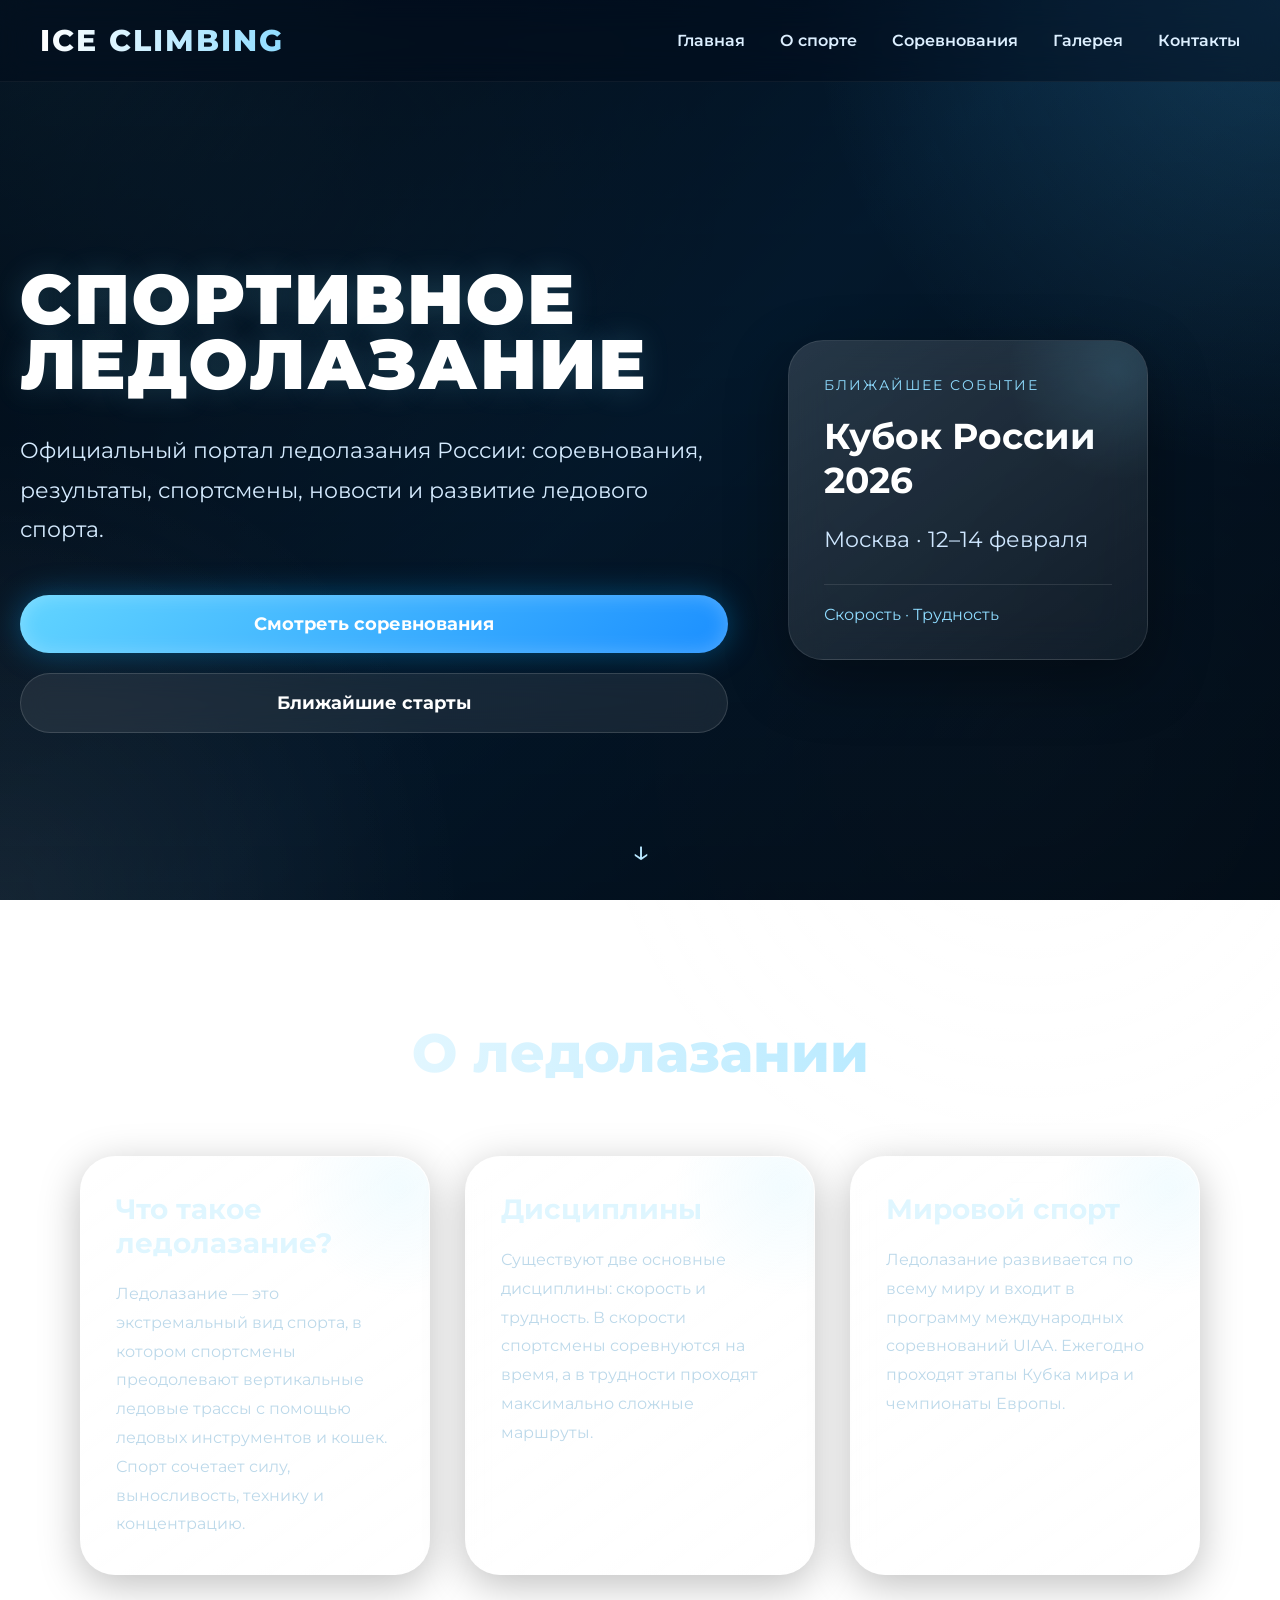
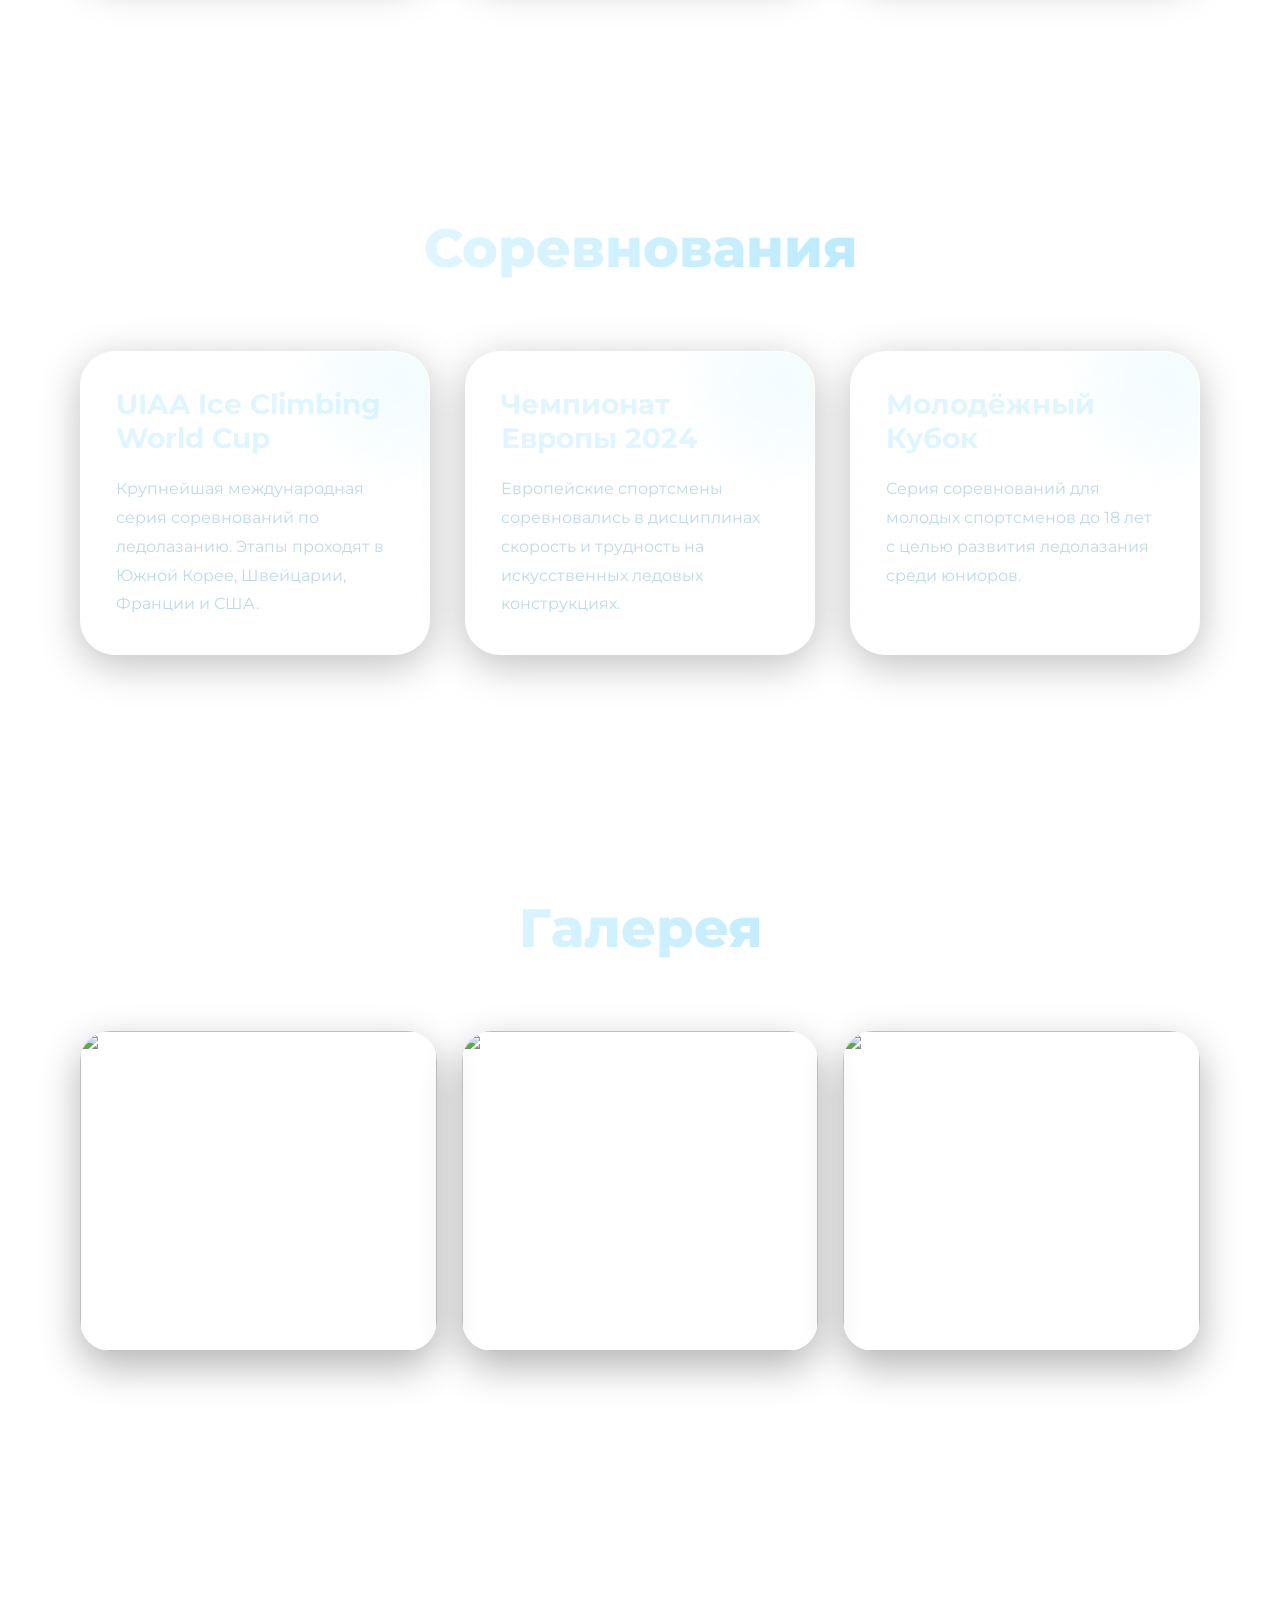
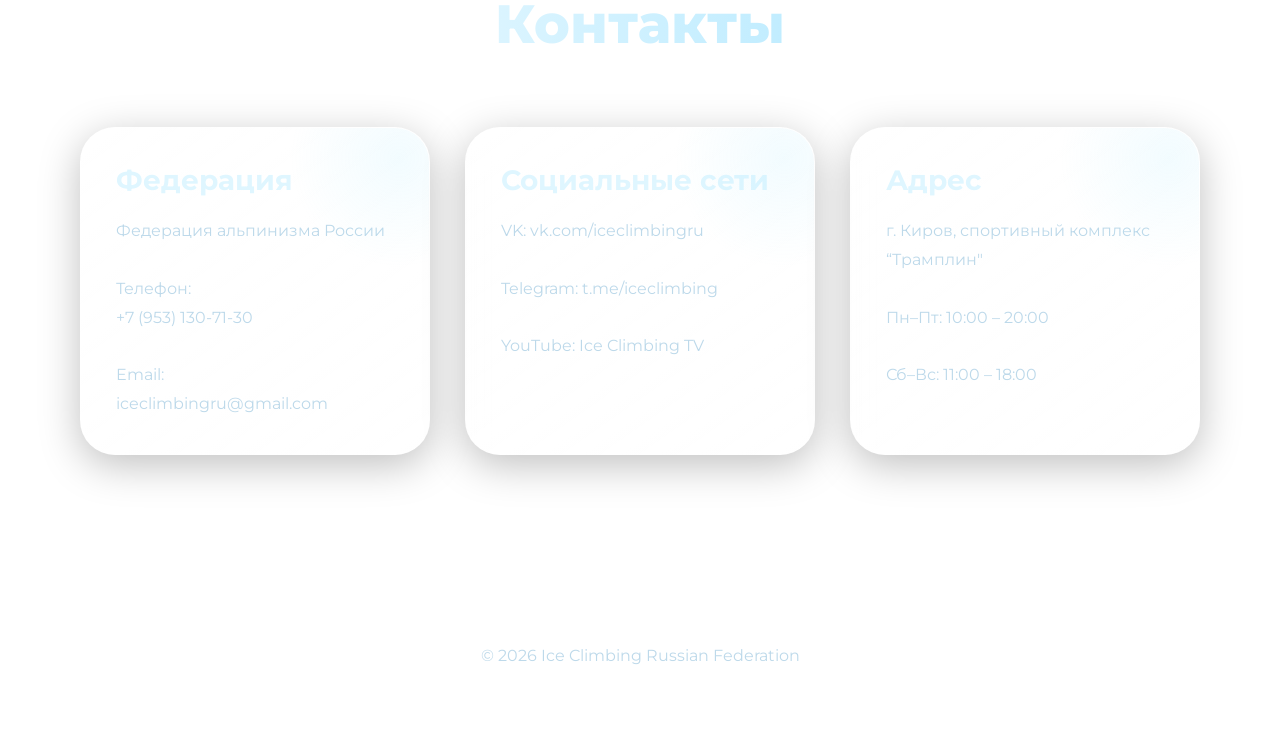
==== commit 22652d46: "change font size hero + rename" ====
--- a/index.html
+++ b/index.html
@@ -186,7 +186,7 @@
         rgba(2,12,22,0.82)
     ),
 
-    url('https://images.unsplash.com/photo-1522163182402-834f871fd851?q=80&w=1800&auto=format&fit=crop');
+    url('https://external-content.duckduckgo.com/iu/?u=https%3A%2F%2Fphotosota.club%2Fuploads%2Fposts%2F2023-03%2F1678134579_photosota-club-p-alpinist-na-gore-11.jpg&f=1&nofb=1&ipt=db5f35011145b8525c3139421b4faa8497fb32911a371de240123125b1dba8be');
 
     background-size:cover;
     background-position:center;
@@ -249,7 +249,7 @@
 
 .hero h1{
 
-    font-size:92px;
+    font-size:70px;
     line-height:0.92;
 
     font-weight:900;
@@ -755,7 +755,7 @@
 
     .hero h1{
 
-        font-size:clamp(34px, 11vw, 42px);
+        font-size:clamp(32px, 11vw, 42px);
 
         line-height:0.95;
 
@@ -972,8 +972,8 @@
     <div class="hero-left">
 
         <h1>
-            ЛЕДОЛАЗАНИЕ<br>
-            РОССИИ
+            СПОРТИВНОЕ<br>
+            ЛЕДОЛАЗАНИЕ
         </h1>
 
         <p>
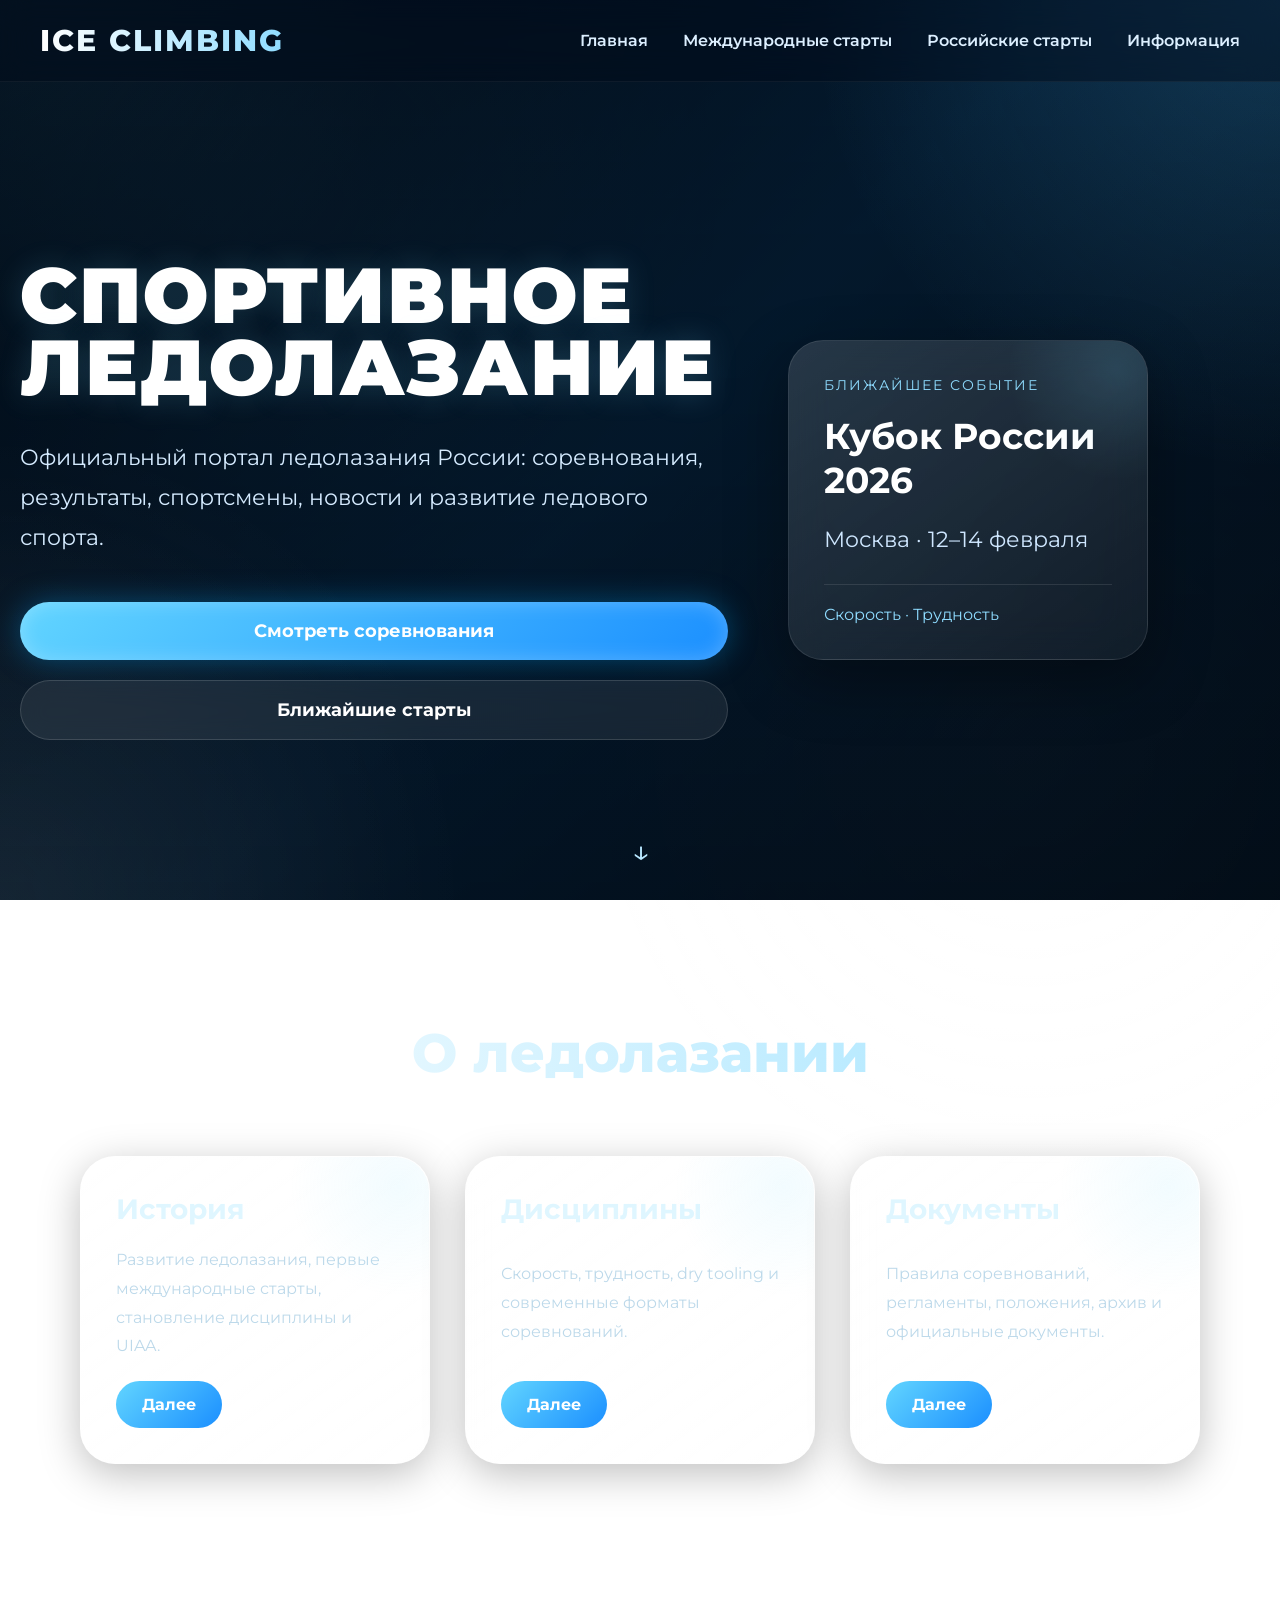
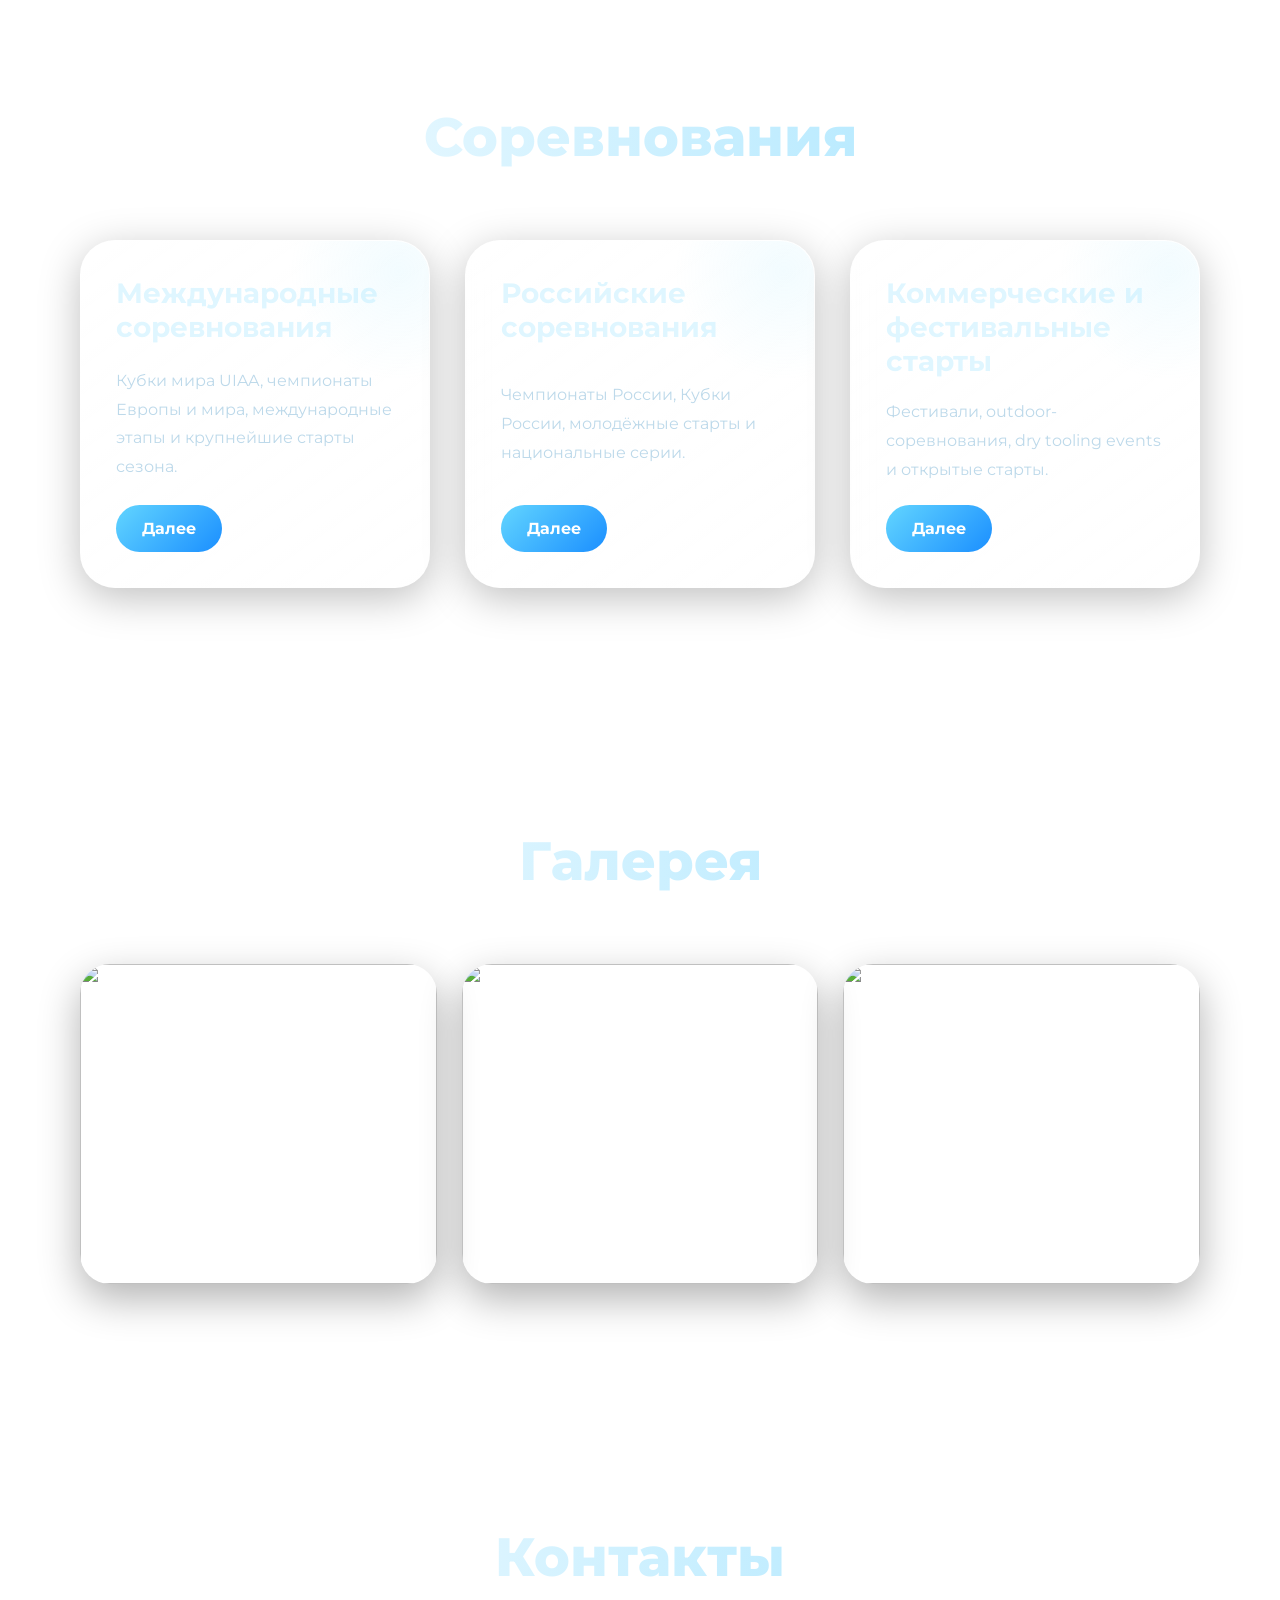
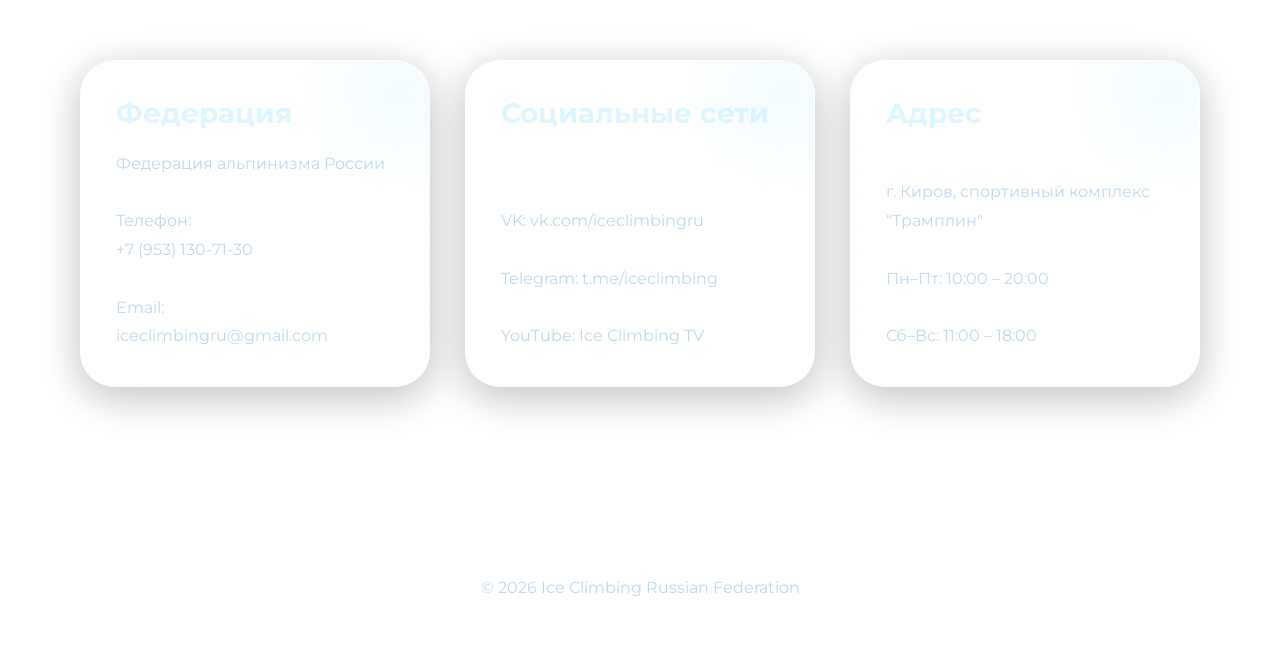
==== commit b069440b: "change смотреть полностью > далее + button refinement" ====
--- a/index.html
+++ b/index.html
@@ -8,938 +8,8 @@
 
 <link rel="preconnect" href="https://fonts.googleapis.com">
 <link href="https://fonts.googleapis.com/css2?family=Montserrat:wght@300;400;500;600;700;800&display=swap" rel="stylesheet">
-
-<style>
-
-*{
-
-    box-sizing:border-box;
-}
-
-*{
-    margin:0;
-    padding:0;
-    box-sizing:border-box;
-}
-
-html{
-    scroll-behavior:smooth;
-}
-
-body{
-    font-family:'Montserrat',sans-serif;
-    color:white;
-    overflow-x:hidden;
-    background:
-    radial-gradient(circle at top left,#58c6ff33,transparent 25%),
-    radial-gradient(circle at top right,#00a2ff22,transparent 30%),
-    radial-gradient(circle at bottom left,#80dfff22,transparent 25%),
-    linear-gradient(
-        135deg,
-        #03111f 0%,
-        #08233f 25%,
-        #0b3f6e 50%,
-        #08233f 75%,
-        #03111f 100%
-    );
-
-    background-attachment:fixed;
-}
-
-/* ===== GLOBAL LIGHT EFFECT ===== */
-
-body::before{
-    content:'';
-    position:fixed;
-    width:1200px;
-    height:1200px;
-    background:radial-gradient(circle,#69d2ff18,transparent 50%);
-    top:-400px;
-    left:-300px;
-    z-index:-1;
-}
-
-body::after{
-    content:'';
-    position:fixed;
-    width:900px;
-    height:900px;
-    background:radial-gradient(circle,#ffffff10,transparent 70%);
-    bottom:-300px;
-    right:-200px;
-    z-index:-1;
-}
-
-/* ===== HEADER ===== */
-
-header{
-
-    position:fixed;
-
-    top:0;
-    left:0;
-
-    width:100%;
-
-    padding:22px 40px;
-
-    display:flex;
-
-    justify-content:space-between;
-
-    align-items:center;
-
-    z-index:1000;
-
-    background:
-    rgba(0,10,25,0.45);
-
-    backdrop-filter:blur(16px);
-
-    border-bottom:
-    1px solid rgba(255,255,255,0.05);
-}
-
-.burger{
-
-    display:none;
-
-    font-size:34px;
-
-    color:white;
-
-    cursor:pointer;
-
-    z-index:1001;
-}
-
-.logo{
-    font-size:30px;
-    font-weight:800;
-    letter-spacing:2px;
-
-    background:linear-gradient(to right,#ffffff,#8fdcff);
-    -webkit-background-clip:text;
-    -webkit-text-fill-color:transparent;
-}
-
-nav{
-
-    display:flex;
-
-    align-items:center;
-
-    gap:35px;
-}
-
-nav a{
-    text-decoration:none;
-    color:#dcefff;
-    font-weight:600;
-    position:relative;
-    transition:0.3s;
-}
-
-nav a::after{
-    content:'';
-    position:absolute;
-    left:0;
-    bottom:-8px;
-    width:0%;
-    height:2px;
-
-    background:#66d9ff;
-    transition:0.3s;
-}
-
-nav a:hover{
-    color:white;
-}
-
-nav a:hover::after{
-    width:100%;
-}
-
-/* ===== HERO ===== */
-
-/* ===== MEGA HERO ===== */
-
-.hero{
-
-    position:relative;
-
-    min-height:100vh;
-
-    display:flex;
-    align-items:center;
-    justify-content:center;
-
-    padding:
-    190px 20px 90px;
-
-    overflow:hidden;
-
-    background:
-
-    linear-gradient(
-        rgba(2,12,22,0.72),
-        rgba(2,12,22,0.82)
-    ),
-
-    url('https://external-content.duckduckgo.com/iu/?u=https%3A%2F%2Fphotosota.club%2Fuploads%2Fposts%2F2023-03%2F1678134579_photosota-club-p-alpinist-na-gore-11.jpg&f=1&nofb=1&ipt=db5f35011145b8525c3139421b4faa8497fb32911a371de240123125b1dba8be');
-
-    background-size:cover;
-    background-position:center;
-}
-
-/* OVERLAY */
-
-.hero-overlay{
-
-    position:absolute;
-    inset:0;
-
-    background:
-
-    radial-gradient(
-        circle at top right,
-        rgba(80,190,255,0.18),
-        transparent 30%
-    ),
-
-    radial-gradient(
-        circle at bottom left,
-        rgba(255,255,255,0.06),
-        transparent 30%
-    );
-}
-
-/* CONTENT */
-
-.hero-content{
-
-    position:relative;
-    z-index:2;
-
-    width:100%;
-    max-width:1400px;
-
-    display:grid;
-
-    grid-template-columns:
-    1.2fr 0.8fr;
-
-    align-items:center;
-
-    gap:60px;
-}
-
-.hero-content > *{
-    min-width:0;
-}
-
-/* LEFT SIDE */
-
-.hero-left{
-
-    max-width:760px;
-
-    min-width:0;
-}
-
-.hero h1{
-
-    font-size:70px;
-    line-height:0.92;
-
-    font-weight:900;
-
-    margin-bottom:35px;
-
-    letter-spacing:2px;
-
-    color:white;
-
-    text-shadow:
-    0 0 30px rgba(120,220,255,0.18);
-}
-
-.hero p{
-
-    font-size:22px;
-    line-height:1.8;
-
-    color:#d5ebff;
-
-    margin-bottom:45px;
-
-    max-width:700px;
-}
-
-/* BUTTONS */
-
-.hero-buttons{
-
-    display:flex;
-    gap:20px;
-    flex-wrap:wrap;
-}
-
-.hero-buttons a{
-
-    width:100%;
-
-    padding:18px 24px;
-
-    border-radius:60px;
-
-    font-size:18px;
-    font-weight:700;
-
-    color:white;
-    text-decoration:none;
-
-    transition:0.4s;
-
-    display:flex;
-
-    align-items:center;
-    justify-content:center;
-
-    text-align:center;
-}
-
-/* MAIN BUTTON */
-
-.hero-buttons a:first-child{
-
-    background:
-    linear-gradient(
-        135deg,
-        #62d5ff,
-        #1b8fff
-    );
-
-    box-shadow:
-    0 0 30px rgba(0,170,255,0.35),
-    inset 0 0 20px rgba(255,255,255,0.25);
-}
-
-.hero-buttons a:first-child:hover{
-
-    transform:
-    translateY(-5px)
-    scale(1.03);
-
-    box-shadow:
-    0 0 45px rgba(0,180,255,0.55),
-    inset 0 0 25px rgba(255,255,255,0.3);
-}
-
-/* SECOND BUTTON */
-
-.hero-buttons a:last-child{
-
-    background:
-    rgba(255,255,255,0.08);
-
-    border:
-    1px solid rgba(255,255,255,0.14);
-
-    backdrop-filter:blur(12px);
-}
-
-.hero-buttons a:last-child:hover{
-
-    background:
-    rgba(255,255,255,0.14);
-
-    transform:
-    translateY(-5px);
-}
-
-/* HERO CARD */
-
-.hero-card{
-
-    width:100%;
-
-    max-width:360px;
-    
-    min-width:0;
-
-    padding:35px;
-
-    border-radius:35px;
-
-    background:
-    linear-gradient(
-        145deg,
-        rgba(255,255,255,0.14),
-        rgba(255,255,255,0.05)
-    );
-
-    backdrop-filter:blur(22px);
-
-    border:
-    1px solid rgba(255,255,255,0.1);
-
-    box-shadow:
-    0 20px 60px rgba(0,0,0,0.35);
-
-    position:relative;
-
-    overflow:hidden;
-
-}
-
-.hero-card::before{
-
-    content:'';
-
-    position:absolute;
-
-    width:220px;
-    height:220px;
-
-    background:
-    radial-gradient(circle,#7fdcff22,transparent 70%);
-
-    top:-80px;
-    right:-80px;
-}
-
-.hero-card-label{
-
-    color:#8fdcff;
-
-    font-size:14px;
-    text-transform:uppercase;
-
-    letter-spacing:2px;
-
-    margin-bottom:20px;
-}
-
-.hero-card h3{
-
-    font-size:36px;
-
-    margin-bottom:18px;
-
-    color:white;
-}
-
-.hero-card p{
-
-    margin-bottom:25px;
-
-    color:#cfe7ff;
-}
-
-.hero-card-line{
-
-    width:100%;
-    height:1px;
-
-    background:
-    rgba(255,255,255,0.1);
-
-    margin-bottom:20px;
-}
-
-.hero-card span{
-
-    color:#8fdcff;
-}
-
-/* SCROLL INDICATOR */
-
-.scroll-indicator{
-
-    position:absolute;
-
-    bottom:30px;
-    left:50%;
-
-    transform:translateX(-50%);
-
-    font-size:32px;
-
-    color:#b8e8ff;
-
-    animation:
-    floatArrow 2s infinite;
-}
-
-@keyframes floatArrow{
-
-    0%{
-        transform:translateX(-50%) translateY(0);
-    }
-
-    50%{
-        transform:translateX(-50%) translateY(10px);
-    }
-
-    100%{
-        transform:translateX(-50%) translateY(0);
-    }
-
-}
-
-/* ===== SECTION ===== */
-
-section{
-    padding:120px 80px;
-    position:relative;
-}
-
-.section-title{
-
-    text-align:center;
-
-    font-size:54px;
-    margin-bottom:70px;
-
-    font-weight:800;
-
-    background:
-    linear-gradient(to right,#ffffff,#9de2ff);
-
-    -webkit-background-clip:text;
-    -webkit-text-fill-color:transparent;
-}
-
-/* ===== CARDS ===== */
-
-.cards{
-
-    display:grid;
-
-    grid-template-columns:
-    repeat(auto-fit,minmax(300px,1fr));
-
-    gap:35px;
-}
-
-.card{
-
-    position:relative;
-
-    padding:35px;
-
-    width:100%;
-
-    min-width:0;
-
-    border-radius:35px;
-
-    background:
-    linear-gradient(
-        145deg,
-        rgba(255,255,255,0.12),
-        rgba(255,255,255,0.04)
-    );
-
-    backdrop-filter:blur(20px);
-
-    border:
-    1px solid rgba(255,255,255,0.12);
-
-    overflow:hidden;
-
-    transition:0.45s;
-
-    box-shadow:
-    0 10px 40px rgba(0,0,0,0.25);
-}
-
-/* ICE REFLECTION */
-
-.card::before{
-    content:'';
-
-    position:absolute;
-
-    width:220px;
-    height:220px;
-
-    background:
-    radial-gradient(circle,#9fe7ff22,transparent 70%);
-
-    top:-80px;
-    right:-80px;
-}
-
-.card:hover{
-
-    transform:
-    translateY(-12px)
-    rotateX(4deg);
-
-    box-shadow:
-    0 25px 50px rgba(0,0,0,0.35),
-    0 0 35px rgba(80,200,255,0.18);
-}
-
-.card h3{
-
-    font-size:28px;
-    margin-bottom:20px;
-
-    color:#dff6ff;
-}
-
-.card p{
-
-    color:#bdd9ea;
-
-    line-height:1.8;
-}
-
-/* ===== GALLERY ===== */
-
-.gallery{
-
-    display:grid;
-
-    grid-template-columns:
-    repeat(auto-fit,minmax(320px,1fr));
-
-    gap:25px;
-}
-
-.gallery img{
-
-    width:100%;
-    height:320px;
-
-    object-fit:cover;
-
-    border-radius:30px;
-
-    transition:0.5s;
-
-    box-shadow:
-    0 15px 40px rgba(0,0,0,0.3);
-}
-
-.gallery img:hover{
-
-    transform:
-    scale(1.03)
-    rotate(-1deg);
-
-    box-shadow:
-    0 20px 60px rgba(0,140,255,0.35);
-}
-
-/* ===== FOOTER ===== */
-
-footer{
-
-    padding:70px 20px;
-
-    text-align:center;
-
-    color:#bdd9ea;
-
-    border-top:
-    1px solid rgba(255,255,255,0.08);
-
-    background:
-    rgba(255,255,255,0.03);
-
-    backdrop-filter:blur(20px);
-}
-
-/* ===== REVEAL ANIMATIONS ===== */
-
-.reveal{
-
-    opacity:0;
-
-    transform:
-    translateY(80px);
-
-    transition:
-    opacity 1s ease,
-    transform 1s ease;
-}
-
-.reveal.active{
-
-    opacity:1;
-
-    transform:
-    translateY(0);
-}
-
-/* =========================
-   MOBILE OPTIMIZATION
-========================= */
-
-@media(max-width: 992px){
-
-    /* HERO */
-
-    .hero{
-
-        padding:
-        140px 30px 100px;
-    }
-
-    .hero-content{
-
-        grid-template-columns:1fr;
-
-        gap:50px;
-    }
-
-    .hero-left{
-
-        max-width:100%;
-    }
-
-    .hero p{
-
-        font-size:20px;
-
-        line-height:1.7;
-    }
-
-    .hero-card{
-
-        width:100%;
-        max-width:500px;
-    }
-
-}
-
-/* =========================
-   PHONE
-========================= */
-
-@media(max-width: 768px){
-
-    /* NAVBAR */
-
-    header{
-
-        padding:
-        18px 20px;
-    }
-
-    nav a{
-
-        font-size:14px;
-    }
-
-    /* HERO */
-
-    .hero{
-
-        padding:
-        190px 20px 90px;
-    }
-
-    .hero-content{
-
-    width:100%;
-
-    overflow:hidden;
-
-    grid-template-columns:1fr;
-    }
-
-    .hero h1{
-
-        font-size:clamp(32px, 11vw, 42px);
-
-        line-height:0.95;
-
-        letter-spacing:0px;
-
-        word-break:break-word;
-    }
-
-    .hero p{
-
-        font-size:17px;
-
-        line-height:1.7;
-    }
-
-    /* BUTTONS */
-
-    .hero-buttons{
-
-        width:100%;
-
-        flex-direction:column;
-
-        align-items:stretch;
-    }
-
-    .hero-buttons a{
-
-        width:100%;
-
-        text-align:center;
-    }
-
-    /* CARD */
-
-    .hero-card{
-
-        width:100%;
-
-        max-width:100%;
-
-        padding:30px;
-
-        border-radius:28px;
-    }
-
-    .hero-card h3{
-
-        font-size:30px;
-    }
-
-    /* GENERAL SECTIONS */
-
-    section{
-
-        padding:
-        90px 20px;
-    }
-
-    .section-title{
-
-        font-size:42px;
-    }
-
-    /* CARDS */
-
-    .cards{
-
-        grid-template-columns:1fr;
-    }
-
-    .gallery{
-
-        width:100%;
-
-        overflow:hidden;
-    }
-
-    .card{
-
-        padding:24px;
-    }
-
-    /* GALLERY */
-
-    .gallery{
-
-        grid-template-columns:1fr;
-    }
-
-    .gallery img{
-
-        height:240px;
-    }
-
-        /* BURGER MENU */
-
-    .burger{
-
-        display:block;
-    }
-
-    nav{
-
-        position:fixed;
-
-        top:0;
-        right:-100%;
-
-        width:280px;
-        height:100vh;
-
-        background:
-        rgba(5,15,30,0.96);
-
-        backdrop-filter:blur(20px);
-
-        display:flex;
-
-        flex-direction:column;
-
-        justify-content:center;
-        align-items:center;
-
-        gap:35px;
-
-        transition:0.5s;
-
-        z-index:1000;
-    }
-
-    nav.active{
-
-        right:0;
-    }
-
-    nav a{
-
-        font-size:22px;
-    }
-
-}
-
-/* =========================
-   SMALL PHONES
-========================= */
-
-@media(max-width: 480px){
-
-    .hero h1{
-
-        font-size:clamp(30px, 10vw, 38px);
-
-        line-height:0.95;
-    }
-
-    .hero p{
-
-        font-size:16px;
-    }
-
-    .hero-card{
-
-        padding:24px;
-    }
-
-    .hero-card h3{
-
-        font-size:26px;
-    }
-
-    .section-title{
-
-        font-size:34px;
-    }
-
-}
-
-body{
-
-    overflow-x:hidden;
-}
-
-</style>
+<link rel="stylesheet" href="style.css">
+
 </head>
 <body>
 
@@ -950,20 +20,32 @@
 </div>
 
 <div class="burger">
-    ☰
+☰
 </div>
 
 <nav>
-<a href="#home">Главная</a>
-<a href="#about">О спорте</a>
-<a href="#events">Соревнования</a>
-<a href="#gallery">Галерея</a>
-<a href="#contacts">Контакты</a>
+
+<a href="index.html">
+Главная
+</a>
+
+<a href="world-cups.html">
+Международные старты
+</a>
+
+<a href="russian-comps.html">
+Российские старты
+</a>
+
+<a href="documents.html">
+Информация
+</a>
+
 </nav>
 
 </header>
 
-<section class="hero" id="home">
+<section class="hero hero-home" id="home">
 
 <div class="hero-overlay"></div>
 
@@ -1040,24 +122,51 @@
 <div class="cards">
 
 <div class="card">
-<h3>Что такое ледолазание?</h3>
-<p>
-Ледолазание — это экстремальный вид спорта, в котором спортсмены преодолевают вертикальные ледовые трассы с помощью ледовых инструментов и кошек. Спорт сочетает силу, выносливость, технику и концентрацию.
-</p>
-</div>
-
-<div class="card">
+
+<h3>История</h3>
+
+<p>
+Развитие ледолазания,
+первые международные старты,
+становление дисциплины и UIAA.
+</p>
+
+<a href="history.html" class="card-btn">
+Далее
+</a>
+
+</div>
+
+<div class="card">
+
 <h3>Дисциплины</h3>
-<p>
-Существуют две основные дисциплины: скорость и трудность. В скорости спортсмены соревнуются на время, а в трудности проходят максимально сложные маршруты.
-</p>
-</div>
-
-<div class="card">
-<h3>Мировой спорт</h3>
-<p>
-Ледолазание развивается по всему миру и входит в программу международных соревнований UIAA. Ежегодно проходят этапы Кубка мира и чемпионаты Европы.
-</p>
+
+<p>
+Скорость, трудность,
+dry tooling и современные
+форматы соревнований.
+</p>
+
+<a href="disciplines.html" class="card-btn">
+Далее
+</a>
+
+</div>
+
+<div class="card">
+
+<h3>Документы</h3>
+
+<p>
+Правила соревнований,
+регламенты, положения,
+архив и официальные документы.
+</p>
+
+<a href="documents.html" class="card-btn">
+Далее
+</a>
+
 </div>
 
 </div>
@@ -1073,24 +182,48 @@
 <div class="cards">
 
 <div class="card">
-<h3>UIAA Ice Climbing World Cup</h3>
-<p>
-Крупнейшая международная серия соревнований по ледолазанию. Этапы проходят в Южной Корее, Швейцарии, Франции и США.
-</p>
-</div>
-
-<div class="card">
-<h3>Чемпионат Европы 2024</h3>
-<p>
-Европейские спортсмены соревновались в дисциплинах скорость и трудность на искусственных ледовых конструкциях.
-</p>
-</div>
-
-<div class="card">
-<h3>Молодёжный Кубок</h3>
-<p>
-Серия соревнований для молодых спортсменов до 18 лет с целью развития ледолазания среди юниоров.
-</p>
+
+<h3>Международные соревнования</h3>
+
+<p>
+Кубки мира UIAA, чемпионаты Европы и мира,
+международные этапы и крупнейшие старты сезона.
+</p>
+
+<a href="world-cups.html" class="card-btn">
+Далее
+</a>
+
+</div>
+
+<div class="card">
+
+<h3>Российские соревнования</h3>
+
+<p>
+Чемпионаты России, Кубки России,
+молодёжные старты и национальные серии.
+</p>
+
+<a href="russian-comps.html" class="card-btn">
+Далее
+</a>
+
+</div>
+
+<div class="card">
+
+<h3>Коммерческие и фестивальные старты</h3>
+
+<p>
+Фестивали, outdoor-соревнования,
+dry tooling events и открытые старты.
+</p>
+
+<a href="other-comps.html" class="card-btn">
+Далее
+</a>
+
 </div>
 
 </div>
--- a/style.css
+++ b/style.css
@@ -0,0 +1,1222 @@
+
+
+*{
+
+    box-sizing:border-box;
+}
+
+*{
+    margin:0;
+    padding:0;
+    box-sizing:border-box;
+}
+
+html{
+    scroll-behavior:smooth;
+}
+
+body{
+    font-family:'Montserrat',sans-serif;
+    color:white;
+    overflow-x:hidden;
+    background:
+    radial-gradient(circle at top left,#58c6ff33,transparent 25%),
+    radial-gradient(circle at top right,#00a2ff22,transparent 30%),
+    radial-gradient(circle at bottom left,#80dfff22,transparent 25%),
+    linear-gradient(
+        135deg,
+        #03111f 0%,
+        #08233f 25%,
+        #0b3f6e 50%,
+        #08233f 75%,
+        #03111f 100%
+    );
+
+    background-attachment:fixed;
+}
+
+/* ===== GLOBAL LIGHT EFFECT ===== */
+
+body::before{
+    content:'';
+    position:fixed;
+    width:1200px;
+    height:1200px;
+    background:radial-gradient(circle,#69d2ff18,transparent 50%);
+    top:-400px;
+    left:-300px;
+    z-index:-1;
+}
+
+body::after{
+    content:'';
+    position:fixed;
+    width:900px;
+    height:900px;
+    background:radial-gradient(circle,#ffffff10,transparent 70%);
+    bottom:-300px;
+    right:-200px;
+    z-index:-1;
+}
+
+/* ===== HEADER ===== */
+
+header{
+
+    position:fixed;
+
+    top:0;
+    left:0;
+
+    width:100%;
+
+    padding:22px 40px;
+
+    display:flex;
+
+    justify-content:space-between;
+
+    align-items:center;
+
+    z-index:1000;
+
+    background:
+    rgba(0,10,25,0.45);
+
+    backdrop-filter:blur(16px);
+
+    border-bottom:
+    1px solid rgba(255,255,255,0.05);
+}
+
+.burger{
+
+    display:none;
+
+    font-size:34px;
+
+    color:white;
+
+    cursor:pointer;
+
+    z-index:1001;
+}
+
+.logo{
+    font-size:30px;
+    font-weight:800;
+    letter-spacing:2px;
+
+    background:linear-gradient(to right,#ffffff,#8fdcff);
+    -webkit-background-clip:text;
+    -webkit-text-fill-color:transparent;
+}
+
+nav{
+
+    display:flex;
+
+    align-items:center;
+
+    gap:35px;
+}
+
+nav a{
+    text-decoration:none;
+    color:#dcefff;
+    font-weight:600;
+    position:relative;
+    transition:0.3s;
+}
+
+nav a::after{
+    content:'';
+    position:absolute;
+    left:0;
+    bottom:-8px;
+    width:0%;
+    height:2px;
+
+    background:#66d9ff;
+    transition:0.3s;
+}
+
+nav a:hover{
+    color:white;
+}
+
+nav a:hover::after{
+    width:100%;
+}
+
+/* ===== HERO ===== */
+
+/* ===== PAGE BACKGROUNDS ===== */
+
+.hero-home{
+
+    position:relative;
+
+    min-height:100vh;
+
+    display:flex;
+    align-items:center;
+    justify-content:center;
+
+    padding:
+    190px 20px 90px;
+
+    overflow:hidden;
+
+    background:
+
+    linear-gradient(
+        rgba(2,12,22,0.72),
+        rgba(2,12,22,0.82)
+    ),
+
+    url('https://external-content.duckduckgo.com/iu/?u=https%3A%2F%2Fphotosota.club%2Fuploads%2Fposts%2F2023-03%2F1678134579_photosota-club-p-alpinist-na-gore-11.jpg&f=1&nofb=1&ipt=db5f35011145b8525c3139421b4faa8497fb32911a371de240123125b1dba8be');
+
+    background-size:cover;
+    background-position:center;
+}
+
+.hero-world{
+
+    position:relative;
+
+    min-height:100vh;
+
+    display:flex;
+    align-items:center;
+    justify-content:center;
+
+    padding:
+    190px 20px 90px;
+
+    overflow:hidden;
+
+    background:
+
+    linear-gradient(
+        rgba(2,12,22,0.72),
+        rgba(2,12,22,0.82)
+    ),
+
+    url('https://sun9-28.userapi.com/s/v1/ig2/jETONwzjsIDNkGrkYGVD2BKuAWA96y1UW8xRgdcENwQ7JilsvGPtJiTZ7kHipQEhUZbvuNoUNIJox-lAFGIwXfss.jpg?quality=95&as=32x32,48x48,72x72,108x108,160x160,240x240,360x360,480x480,540x540,640x640&from=bu&u=deb_dwDTvVxf-oPHpJg5VqYq7S-Zw6oovEgssHkDCds&cs=640x0');
+
+    background-size:cover;
+    background-position:center;
+}
+
+.hero-russia{
+
+    position:relative;
+
+    min-height:100vh;
+
+    display:flex;
+    align-items:center;
+    justify-content:center;
+
+    padding:
+    190px 20px 90px;
+
+    overflow:hidden;
+
+    background:
+
+    linear-gradient(
+        rgba(2,12,22,0.72),
+        rgba(2,12,22,0.82)
+    ),
+
+    url('https://images.unsplash.com/photo-1522163182402-834f871fd851?q=80&w=1800&auto=format&fit=crop');
+
+    background-size:cover;
+    background-position:center;
+}
+
+.hero-documents{
+
+    position:relative;
+
+    min-height:100vh;
+
+    display:flex;
+    align-items:center;
+    justify-content:center;
+
+    padding:
+    190px 20px 90px;
+
+    overflow:hidden;
+
+    background:
+
+    linear-gradient(
+        rgba(2,12,22,0.72),
+        rgba(2,12,22,0.82)
+    ),
+
+    url('https://images.unsplash.com/photo-1522163182402-834f871fd851?q=80&w=1800&auto=format&fit=crop');
+
+    background-size:cover;
+    background-position:center;
+}
+
+.hero-other{
+
+    position:relative;
+
+    min-height:100vh;
+
+    display:flex;
+    align-items:center;
+    justify-content:center;
+
+    padding:
+    190px 20px 90px;
+
+    overflow:hidden;
+
+    background:
+
+    linear-gradient(
+        rgba(2,12,22,0.72),
+        rgba(2,12,22,0.82)
+    ),
+
+    url('https://images.unsplash.com/photo-1522163182402-834f871fd851?q=80&w=1800&auto=format&fit=crop');
+
+    background-size:cover;
+    background-position:center;
+}
+
+.hero-history{
+
+    position:relative;
+
+    min-height:100vh;
+
+    display:flex;
+    align-items:center;
+    justify-content:center;
+
+    padding:
+    190px 20px 90px;
+
+    overflow:hidden;
+
+    background:
+
+    linear-gradient(
+        rgba(2,12,22,0.72),
+        rgba(2,12,22,0.82)
+    ),
+
+    url('https://images.unsplash.com/photo-1522163182402-834f871fd851?q=80&w=1800&auto=format&fit=crop');
+
+    background-size:cover;
+    background-position:center;
+}
+
+.hero-disciplines{
+
+    position:relative;
+
+    min-height:100vh;
+
+    display:flex;
+    align-items:center;
+    justify-content:center;
+
+    padding:
+    190px 20px 90px;
+
+    overflow:hidden;
+
+    background:
+
+    linear-gradient(
+        rgba(2,12,22,0.72),
+        rgba(2,12,22,0.82)
+    ),
+
+    url('https://images.unsplash.com/photo-1522163182402-834f871fd851?q=80&w=1800&auto=format&fit=crop');
+
+    background-size:cover;
+    background-position:center;
+}
+
+/* OVERLAY */
+
+.hero-overlay{
+
+    position:absolute;
+    inset:0;
+
+    background:
+
+    radial-gradient(
+        circle at top right,
+        rgba(80,190,255,0.18),
+        transparent 30%
+    ),
+
+    radial-gradient(
+        circle at bottom left,
+        rgba(255,255,255,0.06),
+        transparent 30%
+    );
+}
+
+/* CONTENT */
+
+.hero-content{
+
+    position:relative;
+    z-index:2;
+
+    width:100%;
+    max-width:1400px;
+
+    display:grid;
+
+    grid-template-columns:
+    1.2fr 0.8fr;
+
+    align-items:center;
+
+    gap:60px;
+}
+
+.hero-content > *{
+    min-width:0;
+}
+
+/* LEFT SIDE */
+
+.hero-left{
+
+    max-width:760px;
+
+    min-width:0;
+}
+
+.hero h1{
+
+    font-size:78px;
+    line-height:0.92;
+
+    font-weight:900;
+
+    margin-bottom:35px;
+
+    letter-spacing:2px;
+
+    color:white;
+
+    text-shadow:
+    0 0 30px rgba(120,220,255,0.18);
+}
+
+.hero p{
+
+    font-size:22px;
+    line-height:1.8;
+
+    color:#d5ebff;
+
+    margin-bottom:45px;
+
+    max-width:700px;
+}
+
+/* BUTTONS */
+
+.hero-buttons{
+
+    display:flex;
+    gap:20px;
+    flex-wrap:wrap;
+}
+
+.hero-buttons a{
+
+    width:100%;
+
+    padding:18px 24px;
+
+    border-radius:60px;
+
+    font-size:18px;
+    font-weight:700;
+
+    color:white;
+    text-decoration:none;
+
+    transition:0.4s;
+
+    display:flex;
+
+    align-items:center;
+    justify-content:center;
+
+    text-align:center;
+}
+
+/* MAIN BUTTON */
+
+.hero-buttons a:first-child{
+
+    background:
+    linear-gradient(
+        135deg,
+        #62d5ff,
+        #1b8fff
+    );
+
+    box-shadow:
+    0 0 30px rgba(0,170,255,0.35),
+    inset 0 0 20px rgba(255,255,255,0.25);
+}
+
+.hero-buttons a:first-child:hover{
+
+    transform:
+    translateY(-5px)
+    scale(1.03);
+
+    box-shadow:
+    0 0 45px rgba(0,180,255,0.55),
+    inset 0 0 25px rgba(255,255,255,0.3);
+}
+
+/* SECOND BUTTON */
+
+.hero-buttons a:last-child{
+
+    background:
+    rgba(255,255,255,0.08);
+
+    border:
+    1px solid rgba(255,255,255,0.14);
+
+    backdrop-filter:blur(12px);
+}
+
+.hero-buttons a:last-child:hover{
+
+    background:
+    rgba(255,255,255,0.14);
+
+    transform:
+    translateY(-5px);
+}
+
+/* HERO CARD */
+
+.hero-card{
+
+    width:100%;
+
+    max-width:360px;
+    
+    min-width:0;
+
+    padding:35px;
+
+    border-radius:35px;
+
+    background:
+    linear-gradient(
+        145deg,
+        rgba(255,255,255,0.14),
+        rgba(255,255,255,0.05)
+    );
+
+    backdrop-filter:blur(22px);
+
+    border:
+    1px solid rgba(255,255,255,0.1);
+
+    box-shadow:
+    0 20px 60px rgba(0,0,0,0.35);
+
+    position:relative;
+
+    overflow:hidden;
+
+}
+
+.hero-card::before{
+
+    content:'';
+
+    position:absolute;
+
+    width:220px;
+    height:220px;
+
+    background:
+    radial-gradient(circle,#7fdcff22,transparent 70%);
+
+    top:-80px;
+    right:-80px;
+}
+
+.hero-card-label{
+
+    color:#8fdcff;
+
+    font-size:14px;
+    text-transform:uppercase;
+
+    letter-spacing:2px;
+
+    margin-bottom:20px;
+}
+
+.hero-card h3{
+
+    font-size:36px;
+
+    margin-bottom:18px;
+
+    color:white;
+}
+
+.hero-card p{
+
+    margin-bottom:25px;
+
+    color:#cfe7ff;
+}
+
+.hero-card-line{
+
+    width:100%;
+    height:1px;
+
+    background:
+    rgba(255,255,255,0.1);
+
+    margin-bottom:20px;
+}
+
+.hero-card span{
+
+    color:#8fdcff;
+}
+
+/* SCROLL INDICATOR */
+
+.scroll-indicator{
+
+    position:absolute;
+
+    bottom:30px;
+    left:50%;
+
+    transform:translateX(-50%);
+
+    font-size:32px;
+
+    color:#b8e8ff;
+
+    animation:
+    floatArrow 2s infinite;
+}
+
+@keyframes floatArrow{
+
+    0%{
+        transform:translateX(-50%) translateY(0);
+    }
+
+    50%{
+        transform:translateX(-50%) translateY(10px);
+    }
+
+    100%{
+        transform:translateX(-50%) translateY(0);
+    }
+
+}
+
+/* ===== SECTION ===== */
+
+section{
+    padding:120px 80px;
+    position:relative;
+}
+
+.section-title{
+
+    text-align:center;
+
+    font-size:54px;
+    margin-bottom:70px;
+
+    font-weight:800;
+
+    background:
+    linear-gradient(to right,#ffffff,#9de2ff);
+
+    -webkit-background-clip:text;
+    -webkit-text-fill-color:transparent;
+}
+
+/* ===== CARDS ===== */
+
+.cards{
+
+    display:grid;
+
+    grid-template-columns:
+    repeat(auto-fit,minmax(300px,1fr));
+
+    gap:35px;
+}
+
+.card{
+
+    position:relative;
+
+    padding:35px;
+
+    width:100%;
+
+    display:flex;
+
+    flex-direction:column;
+
+    justify-content:space-between;
+
+    min-width:0;
+
+    border-radius:35px;
+
+    background:
+    linear-gradient(
+        145deg,
+        rgba(255,255,255,0.12),
+        rgba(255,255,255,0.04)
+    );
+
+    backdrop-filter:blur(20px);
+
+    border:
+    1px solid rgba(255,255,255,0.12);
+
+    overflow:hidden;
+
+    transition:0.45s;
+
+    box-shadow:
+    0 10px 40px rgba(0,0,0,0.25);
+}
+
+/* ICE REFLECTION */
+
+.card::before{
+    content:'';
+
+    position:absolute;
+
+    width:220px;
+    height:220px;
+
+    background:
+    radial-gradient(circle,#9fe7ff22,transparent 70%);
+
+    top:-80px;
+    right:-80px;
+}
+
+.card:hover{
+
+    transform:
+    translateY(-12px)
+    rotateX(4deg);
+
+    box-shadow:
+    0 25px 50px rgba(0,0,0,0.35),
+    0 0 35px rgba(80,200,255,0.18);
+}
+
+.card h3{
+
+    font-size:28px;
+    margin-bottom:20px;
+
+    color:#dff6ff;
+}
+
+.card p{
+
+    color:#bdd9ea;
+
+    line-height:1.8;
+}
+
+/* ===== GALLERY ===== */
+
+.gallery{
+
+    display:grid;
+
+    grid-template-columns:
+    repeat(auto-fit,minmax(320px,1fr));
+
+    gap:25px;
+}
+
+.gallery img{
+
+    width:100%;
+    height:320px;
+
+    object-fit:cover;
+
+    border-radius:30px;
+
+    transition:0.5s;
+
+    box-shadow:
+    0 15px 40px rgba(0,0,0,0.3);
+}
+
+.gallery img:hover{
+
+    transform:
+    scale(1.03)
+    rotate(-1deg);
+
+    box-shadow:
+    0 20px 60px rgba(0,140,255,0.35);
+}
+
+/* ===== CARD BUTTON ===== */
+
+.card-btn{
+
+    display:inline-block;
+
+    margin-top:20px;
+
+    align-self:flex-start;
+
+    padding:14px 26px;
+
+    border-radius:40px;
+
+    text-decoration:none;
+
+    color:white;
+
+    font-weight:700;
+
+    background:
+    linear-gradient(
+        135deg,
+        #62d5ff,
+        #1b8fff
+    );
+
+    transition:0.3s;
+}
+
+.card-btn:hover{
+
+    transform:translateY(-3px);
+
+    box-shadow:
+    0 10px 25px rgba(0,170,255,0.35);
+}
+
+/* ===== FOOTER ===== */
+
+footer{
+
+    padding:70px 20px;
+
+    text-align:center;
+
+    color:#bdd9ea;
+
+    border-top:
+    1px solid rgba(255,255,255,0.08);
+
+    background:
+    rgba(255,255,255,0.03);
+
+    backdrop-filter:blur(20px);
+}
+
+/* ===== REVEAL ANIMATIONS ===== */
+
+.reveal{
+
+    opacity:0;
+
+    transform:
+    translateY(80px);
+
+    transition:
+    opacity 1s ease,
+    transform 1s ease;
+}
+
+.reveal.active{
+
+    opacity:1;
+
+    transform:
+    translateY(0);
+}
+
+/* =========================
+   MOBILE OPTIMIZATION
+========================= */
+
+@media(max-width: 992px){
+
+    /* HERO */
+
+    .hero{
+
+        padding:
+        140px 30px 100px;
+    }
+
+    .hero-content{
+
+        grid-template-columns:1fr;
+
+        gap:50px;
+    }
+
+    .hero-left{
+
+        max-width:100%;
+    }
+
+    .hero p{
+
+        font-size:20px;
+
+        line-height:1.7;
+    }
+
+    .hero-card{
+
+        width:100%;
+        max-width:500px;
+    }
+
+}
+
+/* =========================
+   PHONE
+========================= */
+
+@media(max-width: 768px){
+
+    /* NAVBAR */
+
+    header{
+
+        padding:
+        18px 20px;
+    }
+
+    nav a{
+
+        font-size:14px;
+    }
+
+    /* HERO */
+
+    .hero{
+
+        padding:
+        190px 20px 90px;
+    }
+
+    .hero-content{
+
+    width:100%;
+
+    overflow:hidden;
+
+    grid-template-columns:1fr;
+    }
+
+    .hero h1{
+
+        font-size:clamp(34px, 11vw, 42px);
+
+        line-height:0.95;
+
+        
+
+        word-break:break-word;
+    }
+
+    .hero p{
+
+        font-size:17px;
+
+        line-height:1.7;
+    }
+
+    /* BUTTONS */
+
+    .hero-buttons{
+
+        width:100%;
+
+        flex-direction:column;
+
+        align-items:stretch;
+    }
+
+    .hero-buttons a{
+
+        width:100%;
+
+        text-align:center;
+    }
+
+    /* CARD */
+
+    .hero-card{
+
+        width:100%;
+
+        max-width:100%;
+
+        padding:30px;
+
+        border-radius:28px;
+    }
+
+    .hero-card h3{
+
+        font-size:30px;
+    }
+
+    /* GENERAL SECTIONS */
+
+    section{
+
+        padding:
+        90px 20px;
+    }
+
+    .section-title{
+
+        font-size:42px;
+    }
+
+    /* CARDS */
+
+    .cards{
+
+        grid-template-columns:1fr;
+    }
+
+    .gallery{
+
+        width:100%;
+
+        overflow:hidden;
+    }
+
+    .card{
+
+        padding:24px;
+    }
+
+    /* GALLERY */
+
+    .gallery{
+
+        grid-template-columns:1fr;
+    }
+
+    .gallery img{
+
+        height:240px;
+    }
+
+        /* BURGER MENU */
+
+    .burger{
+
+        display:block;
+    }
+
+    nav{
+
+        position:fixed;
+
+        top:0;
+        right:-100%;
+
+        width:280px;
+        height:100vh;
+
+        background:
+        rgba(5,15,30,0.96);
+
+        backdrop-filter:blur(20px);
+
+        display:flex;
+
+        flex-direction:column;
+
+        justify-content:center;
+        align-items:center;
+
+        gap:35px;
+
+        transition:0.5s;
+
+        z-index:1000;
+    }
+
+    nav.active{
+
+        right:0;
+    }
+
+    nav a{
+
+        font-size:22px;
+    }
+
+}
+
+/* =========================
+   SMALL PHONES
+========================= */
+
+@media(max-width: 480px){
+
+    .hero h1{
+
+        font-size:clamp(30px, 10vw, 38px);
+
+        line-height:0.95;
+    }
+
+    .hero p{
+
+        font-size:16px;
+    }
+
+    .hero-card{
+
+        padding:24px;
+    }
+
+    .hero-card h3{
+
+        font-size:26px;
+    }
+
+    .section-title{
+
+        font-size:34px;
+    }
+
+}
+
+body{
+
+    overflow-x:hidden;
+}
+
+.timeline{
+
+    position:relative;
+
+    max-width:1000px;
+
+    margin:0 auto;
+}
+
+.timeline::before{
+
+    content:'';
+
+    position:absolute;
+
+    left:50%;
+
+    top:0;
+
+    width:4px;
+
+    height:100%;
+
+    background:
+    rgba(120,220,255,0.3);
+
+    transform:translateX(-50%);
+}
+
+.timeline-item{
+
+    position:relative;
+
+    width:50%;
+
+    padding:40px;
+}
+
+.timeline-item:nth-child(odd){
+
+    left:0;
+
+    text-align:right;
+}
+
+.timeline-item:nth-child(even){
+
+    left:50%;
+}
+
+.timeline-year{
+
+    font-size:42px;
+
+    font-weight:800;
+
+    color:#7fdcff;
+
+    margin-bottom:20px;
+}
+
+.timeline-content{
+
+    padding:30px;
+
+    border-radius:30px;
+
+    background:
+    linear-gradient(
+        145deg,
+        rgba(255,255,255,0.12),
+        rgba(255,255,255,0.04)
+    );
+
+    backdrop-filter:blur(20px);
+
+    border:
+    1px solid rgba(255,255,255,0.1);
+}
+
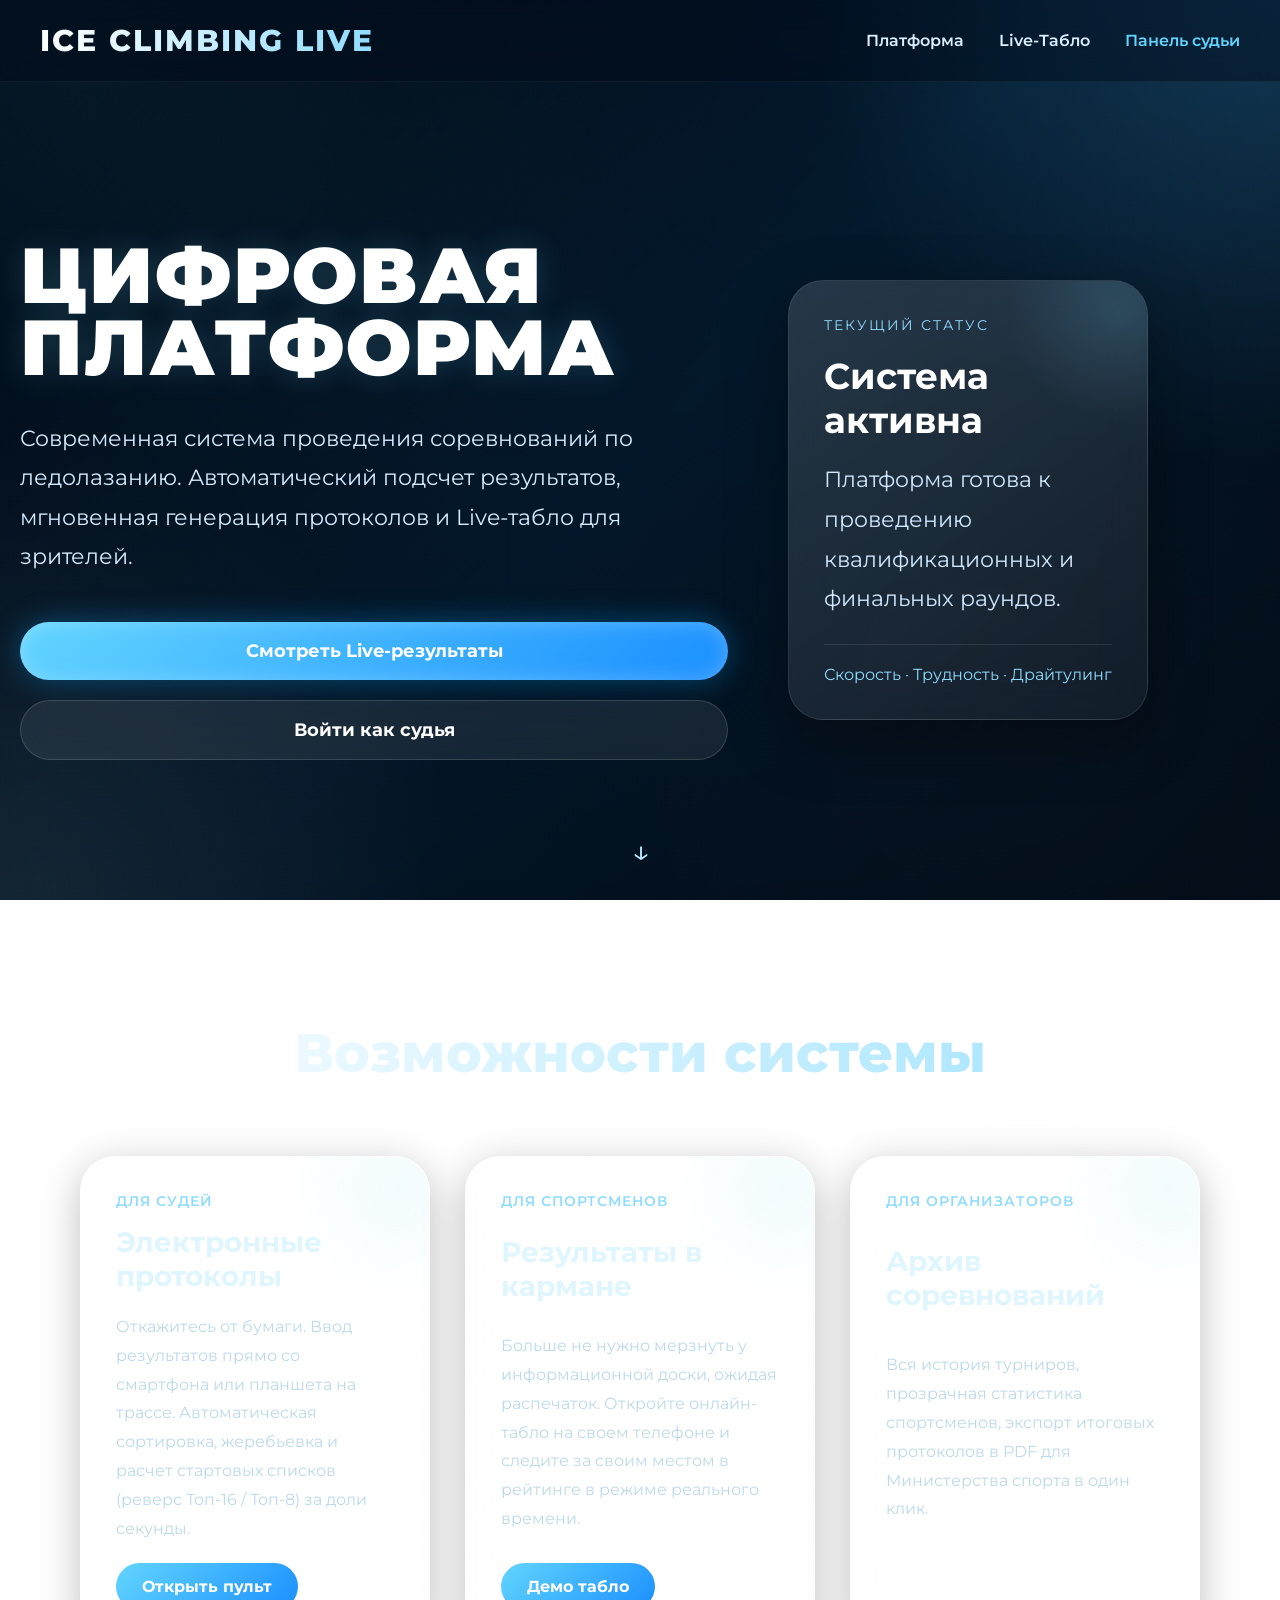
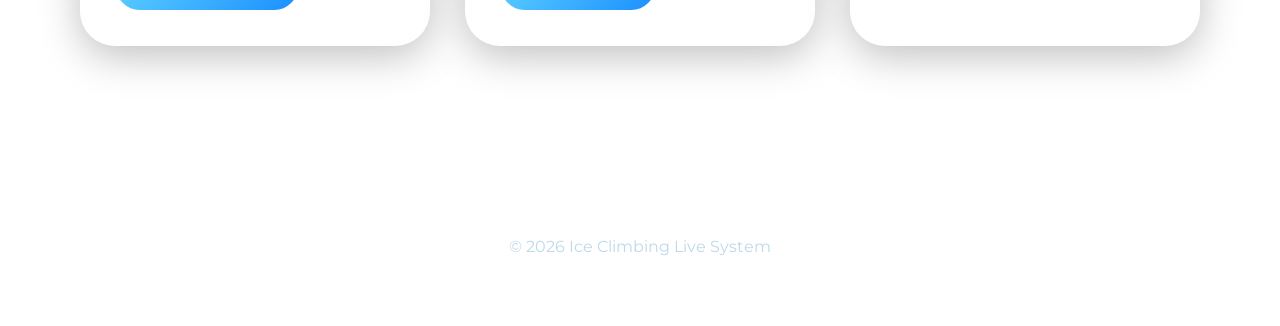
==== commit 75abf982: "Пивот проекта: превращение в платформу Live-результатов. Обновил index.html" ====
--- a/index.html
+++ b/index.html
@@ -3,374 +3,99 @@
 <head>
 <meta charset="UTF-8">
 <meta name="viewport" content="width=device-width, initial-scale=1.0">
-
-<title>Ледолазание</title>
-
+<title>Ice Climbing Live | Платформа соревнований</title>
 <link rel="preconnect" href="https://fonts.googleapis.com">
 <link href="https://fonts.googleapis.com/css2?family=Montserrat:wght@300;400;500;600;700;800&display=swap" rel="stylesheet">
 <link rel="stylesheet" href="style.css">
-
 </head>
 <body>
 
 <header>
-
-<div class="logo">
-ICE CLIMBING
-</div>
-
-<div class="burger">
-☰
-</div>
-
-<nav>
-
-<a href="index.html">
-Главная
-</a>
-
-<a href="world-cups.html">
-Международные старты
-</a>
-
-<a href="russian-comps.html">
-Российские старты
-</a>
-
-<a href="documents.html">
-Информация
-</a>
-
-</nav>
-
+    <div class="logo">ICE CLIMBING LIVE</div>
+    <div class="burger">☰</div>
+    <nav>
+        <a href="index.html">Платформа</a>
+        <a href="scoreboard.html">Live-Табло</a>
+        <a href="judge.html" style="color: #62d5ff;">Панель судьи</a>
+    </nav>
 </header>
 
 <section class="hero hero-home" id="home">
+    <div class="hero-overlay"></div>
+    <div class="hero-content">
+        <div class="hero-left">
+            <h1>
+                ЦИФРОВАЯ<br>
+                ПЛАТФОРМА
+            </h1>
+            <p>
+                Современная система проведения соревнований по ледолазанию. Автоматический подсчет результатов, мгновенная генерация протоколов и Live-табло для зрителей.
+            </p>
+            <div class="hero-buttons">
+                <a href="scoreboard.html">Смотреть Live-результаты</a>
+                <a href="judge.html">Войти как судья</a>
+            </div>
+        </div>
 
-<div class="hero-overlay"></div>
+        <div class="hero-card">
+            <div class="hero-card-label">Текущий статус</div>
+            <h3>Система активна</h3>
+            <p>Платформа готова к проведению квалификационных и финальных раундов.</p>
+            <div class="hero-card-line"></div>
+            <span>Скорость · Трудность · Драйтулинг</span>
+        </div>
+    </div>
+    <div class="scroll-indicator">↓</div>
+</section>
 
-<div class="hero-content">
+<!-- БЛОК ВОЗМОЖНОСТЕЙ ПЛАТФОРМЫ -->
+<section class="reveal" id="features">
+    <h2 class="section-title">Возможности системы</h2>
+    <div class="cards">
+        
+        <div class="card">
+            <span style="color: #8fdcff; font-size: 14px; font-weight: 600; letter-spacing: 1px; margin-bottom: 15px; display: block;">ДЛЯ СУДЕЙ</span>
+            <h3>Электронные протоколы</h3>
+            <p>Откажитесь от бумаги. Ввод результатов прямо со смартфона или планшета на трассе. Автоматическая сортировка, жеребьевка и расчет стартовых списков (реверс Топ-16 / Топ-8) за доли секунды.</p>
+            <a href="judge.html" class="card-btn">Открыть пульт</a>
+        </div>
 
-    <div class="hero-left">
+        <div class="card">
+            <span style="color: #8fdcff; font-size: 14px; font-weight: 600; letter-spacing: 1px; margin-bottom: 15px; display: block;">ДЛЯ СПОРТСМЕНОВ</span>
+            <h3>Результаты в кармане</h3>
+            <p>Больше не нужно мерзнуть у информационной доски, ожидая распечаток. Откройте онлайн-табло на своем телефоне и следите за своим местом в рейтинге в режиме реального времени.</p>
+            <a href="scoreboard.html" class="card-btn">Демо табло</a>
+        </div>
 
-        <h1>
-            СПОРТИВНОЕ<br>
-            ЛЕДОЛАЗАНИЕ
-        </h1>
-
-        <p>
-            Официальный портал ледолазания России:
-            соревнования, результаты, спортсмены,
-            новости и развитие ледового спорта.
-        </p>
-
-        <div class="hero-buttons">
-
-            <a href="https://youtube.com"
-               target="_blank">
-
-               Смотреть соревнования
-
-            </a>
-
-            <a href="#events">
-
-               Ближайшие старты
-
-            </a>
-
+        <div class="card">
+            <span style="color: #8fdcff; font-size: 14px; font-weight: 600; letter-spacing: 1px; margin-bottom: 15px; display: block;">ДЛЯ ОРГАНИЗАТОРОВ</span>
+            <h3>Архив соревнований</h3>
+            <p>Вся история турниров, прозрачная статистика спортсменов, экспорт итоговых протоколов в PDF для Министерства спорта в один клик.</p>
+            <a href="#" class="card-btn" style="background: rgba(255,255,255,0.1);">В разработке</a>
         </div>
 
     </div>
-
-    <div class="hero-card">
-
-        <div class="hero-card-label">
-            Ближайшее событие
-        </div>
-
-        <h3>
-            Кубок России 2026
-        </h3>
-
-        <p>
-            Москва · 12–14 февраля
-        </p>
-
-        <div class="hero-card-line"></div>
-
-        <span>
-            Скорость · Трудность
-        </span>
-
-    </div>
-
-</div>
-
-<div class="scroll-indicator">
-    ↓
-</div>
-
-</section>
-
-<section class="reveal" id="about">
-
-<h2 class="section-title">
-О ледолазании
-</h2>
-
-<div class="cards">
-
-<div class="card">
-
-<h3>История</h3>
-
-<p>
-Развитие ледолазания,
-первые международные старты,
-становление дисциплины и UIAA.
-</p>
-
-<a href="history.html" class="card-btn">
-Далее
-</a>
-
-</div>
-
-<div class="card">
-
-<h3>Дисциплины</h3>
-
-<p>
-Скорость, трудность,
-dry tooling и современные
-форматы соревнований.
-</p>
-
-<a href="disciplines.html" class="card-btn">
-Далее
-</a>
-
-</div>
-
-<div class="card">
-
-<h3>Документы</h3>
-
-<p>
-Правила соревнований,
-регламенты, положения,
-архив и официальные документы.
-</p>
-
-<a href="documents.html" class="card-btn">
-Далее
-</a>
-
-</div>
-
-</div>
-
-</section>
-
-<section class="reveal" id="events">
-
-<h2 class="section-title">
-Соревнования
-</h2>
-
-<div class="cards">
-
-<div class="card">
-
-<h3>Международные соревнования</h3>
-
-<p>
-Кубки мира UIAA, чемпионаты Европы и мира,
-международные этапы и крупнейшие старты сезона.
-</p>
-
-<a href="world-cups.html" class="card-btn">
-Далее
-</a>
-
-</div>
-
-<div class="card">
-
-<h3>Российские соревнования</h3>
-
-<p>
-Чемпионаты России, Кубки России,
-молодёжные старты и национальные серии.
-</p>
-
-<a href="russian-comps.html" class="card-btn">
-Далее
-</a>
-
-</div>
-
-<div class="card">
-
-<h3>Коммерческие и фестивальные старты</h3>
-
-<p>
-Фестивали, outdoor-соревнования,
-dry tooling events и открытые старты.
-</p>
-
-<a href="other-comps.html" class="card-btn">
-Далее
-</a>
-
-</div>
-
-</div>
-
-</section>
-
-<section class="reveal" id="gallery">
-
-<h2 class="section-title">
-Галерея
-</h2>
-
-<div class="gallery">
-
-<img src="https://images.unsplash.com/photo-1517841905240-472988babdf9?q=80&w=1200&auto=format&fit=crop">
-
-<img src="https://images.unsplash.com/photo-1522163182402-834f871fd851?q=80&w=1200&auto=format&fit=crop">
-
-<img src="https://images.unsplash.com/photo-1516239324214-58c0d3dc9c3d?q=80&w=1200&auto=format&fit=crop">
-
-</div>
-
-</section>
-
-<section class="reveal" id="contacts">
-
-<h2 class="section-title">
-Контакты
-</h2>
-
-<div class="cards">
-
-<div class="card">
-<h3>Федерация</h3>
-<p>
-Федерация альпинизма России<br><br>
-
-Телефон:<br>
-+7 (953) 130-71-30<br><br>
-
-Email:<br>
-iceclimbingru@gmail.com
-</p>
-</div>
-
-<div class="card">
-<h3>Социальные сети</h3>
-<p>
-VK: vk.com/iceclimbingru<br><br>
-
-Telegram: t.me/iceclimbing<br><br>
-
-YouTube: Ice Climbing TV
-</p>
-</div>
-
-<div class="card">
-<h3>Адрес</h3>
-<p>
-г. Киров, спортивный комплекс “Трамплин"<br><br>
-
-Пн–Пт: 10:00 – 20:00<br><br>
-
-Сб–Вс: 11:00 – 18:00
-</p>
-</div>
-
-</div>
-
 </section>
 
 <footer>
-
-<p>
-© 2026 Ice Climbing Russian Federation
-</p>
-
+    <p>© 2026 Ice Climbing Live System</p>
 </footer>
 
 <script>
-
-const reveals =
-document.querySelectorAll('.reveal');
-
+const reveals = document.querySelectorAll('.reveal');
 function revealSections(){
-
-    const triggerBottom =
-    window.innerHeight * 0.95;
-
+    const triggerBottom = window.innerHeight * 0.95;
     reveals.forEach(section => {
-
-        const sectionTop =
-        section.getBoundingClientRect().top;
-
+        const sectionTop = section.getBoundingClientRect().top;
         if(sectionTop < triggerBottom){
-
             section.classList.add('active');
-
         }
-
     });
-
 }
-
-window.addEventListener(
-    'scroll',
-    revealSections
-);
-
-window.addEventListener(
-    'load',
-    revealSections
-);
-
-window.addEventListener(
-    'resize',
-    revealSections
-);
-
+window.addEventListener('scroll', revealSections);
+window.addEventListener('load', revealSections);
+window.addEventListener('resize', revealSections);
 revealSections();
-
-</script>
-
-<script>
-
-const burger =
-document.querySelector('.burger');
-
-const nav =
-document.querySelector('nav');
-
-burger.addEventListener('click', () => {
-
-    nav.classList.toggle('active');
-
-    if(nav.classList.contains('active')){
-
-        burger.innerHTML = '✕';
-
-    }else{
-
-        burger.innerHTML = '☰';
-
-    }
-
-});
-
 </script>
 
 </body>
--- a/style.css
+++ b/style.css
@@ -1220,3 +1220,70 @@
     1px solid rgba(255,255,255,0.1);
 }
 
+/* =========================
+   DISCIPLINE BLOCKS
+========================= */
+.discipline-block {
+    display: grid;
+    grid-template-columns: 1fr 1fr;
+    gap: 80px;
+    align-items: center;
+    margin-bottom: 120px;
+}
+
+/* Убираем отступ у последнего блока, чтобы не было дыры перед следующей секцией */
+.discipline-block:last-child {
+    margin-bottom: 0;
+}
+
+.discipline-text p {
+    font-size: 18px;
+    line-height: 1.8;
+    color: #bdd9ea;
+    margin-bottom: 25px;
+}
+
+.discipline-image img {
+    width: 100%;
+    height: 450px;
+    object-fit: cover;
+    border-radius: 35px;
+    box-shadow: 0 20px 50px rgba(0,0,0,0.3);
+    border: 1px solid rgba(255,255,255,0.1);
+    transition: 0.5s;
+}
+
+.discipline-image img:hover {
+    transform: scale(1.02);
+    box-shadow: 0 25px 60px rgba(0, 170, 255, 0.2);
+}
+
+/* Адаптация новых блоков под планшеты и мобильные телефоны */
+@media(max-width: 992px) {
+    .discipline-block {
+        grid-template-columns: 1fr;
+        gap: 40px;
+        margin-bottom: 80px;
+    }
+    
+    /* Для шахматного порядка: на мобилках картинка всегда должна быть сверху текста */
+    .discipline-block.reverse .discipline-image {
+        order: -1; 
+    }
+}
+
+/* background for news.html */
+.hero-news {
+    position: relative;
+    min-height: 100vh;
+    display: flex;
+    align-items: center;
+    justify-content: center;
+    padding: 190px 20px 90px;
+    overflow: hidden;
+    background:
+    linear-gradient(rgba(2,12,22,0.72), rgba(2,12,22,0.82)),
+    url('https://images.unsplash.com/photo-1517841905240-472988babdf9?q=80&w=1800&auto=format&fit=crop');
+    background-size: cover;
+    background-position: center;
+}
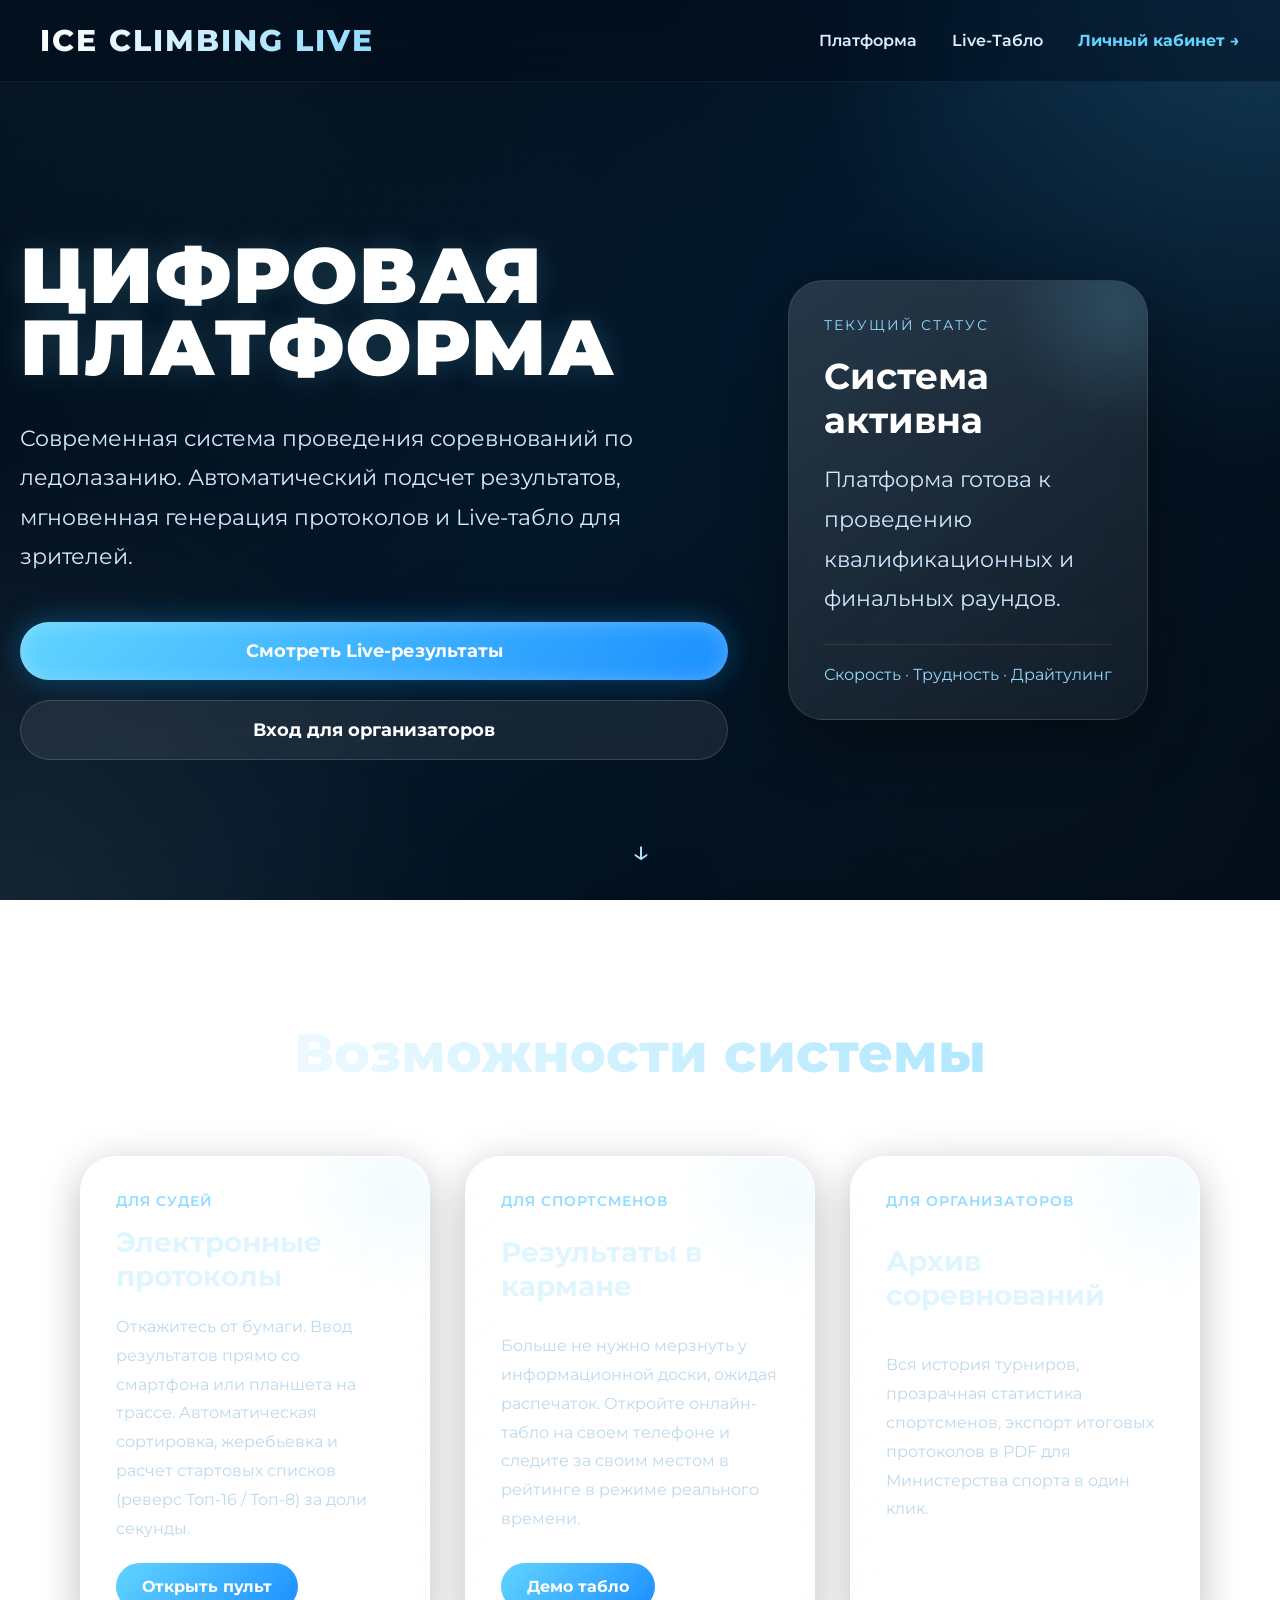
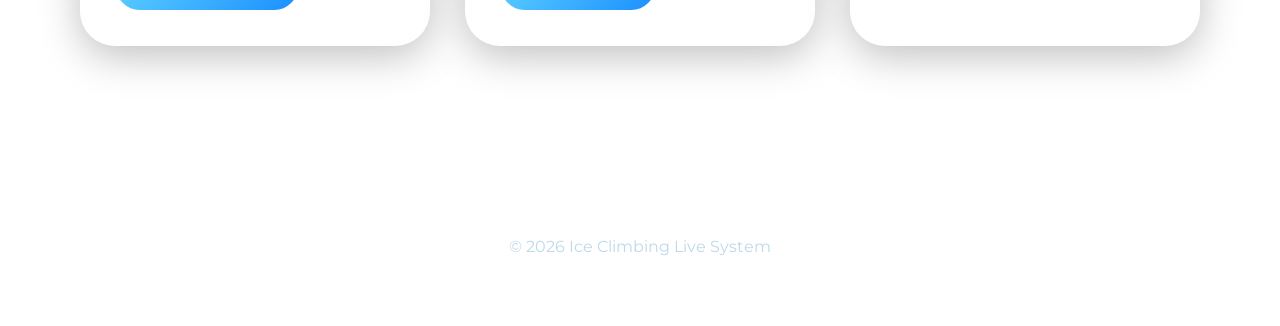
==== commit e71cf8e2: "Скрыл пульт, добавил страницу авторизации login.html" ====
--- a/index.html
+++ b/index.html
@@ -16,7 +16,7 @@
     <nav>
         <a href="index.html">Платформа</a>
         <a href="scoreboard.html">Live-Табло</a>
-        <a href="judge.html" style="color: #62d5ff;">Панель судьи</a>
+        <a href="login.html" style="color: #62d5ff; font-weight: 700;">Личный кабинет →</a>
     </nav>
 </header>
 
@@ -33,7 +33,7 @@
             </p>
             <div class="hero-buttons">
                 <a href="scoreboard.html">Смотреть Live-результаты</a>
-                <a href="judge.html">Войти как судья</a>
+                <a href="login.html">Вход для организаторов</a>
             </div>
         </div>
 
@@ -57,7 +57,7 @@
             <span style="color: #8fdcff; font-size: 14px; font-weight: 600; letter-spacing: 1px; margin-bottom: 15px; display: block;">ДЛЯ СУДЕЙ</span>
             <h3>Электронные протоколы</h3>
             <p>Откажитесь от бумаги. Ввод результатов прямо со смартфона или планшета на трассе. Автоматическая сортировка, жеребьевка и расчет стартовых списков (реверс Топ-16 / Топ-8) за доли секунды.</p>
-            <a href="judge.html" class="card-btn">Открыть пульт</a>
+            <a href="login.html" class="card-btn">Открыть пульт</a>
         </div>
 
         <div class="card">
